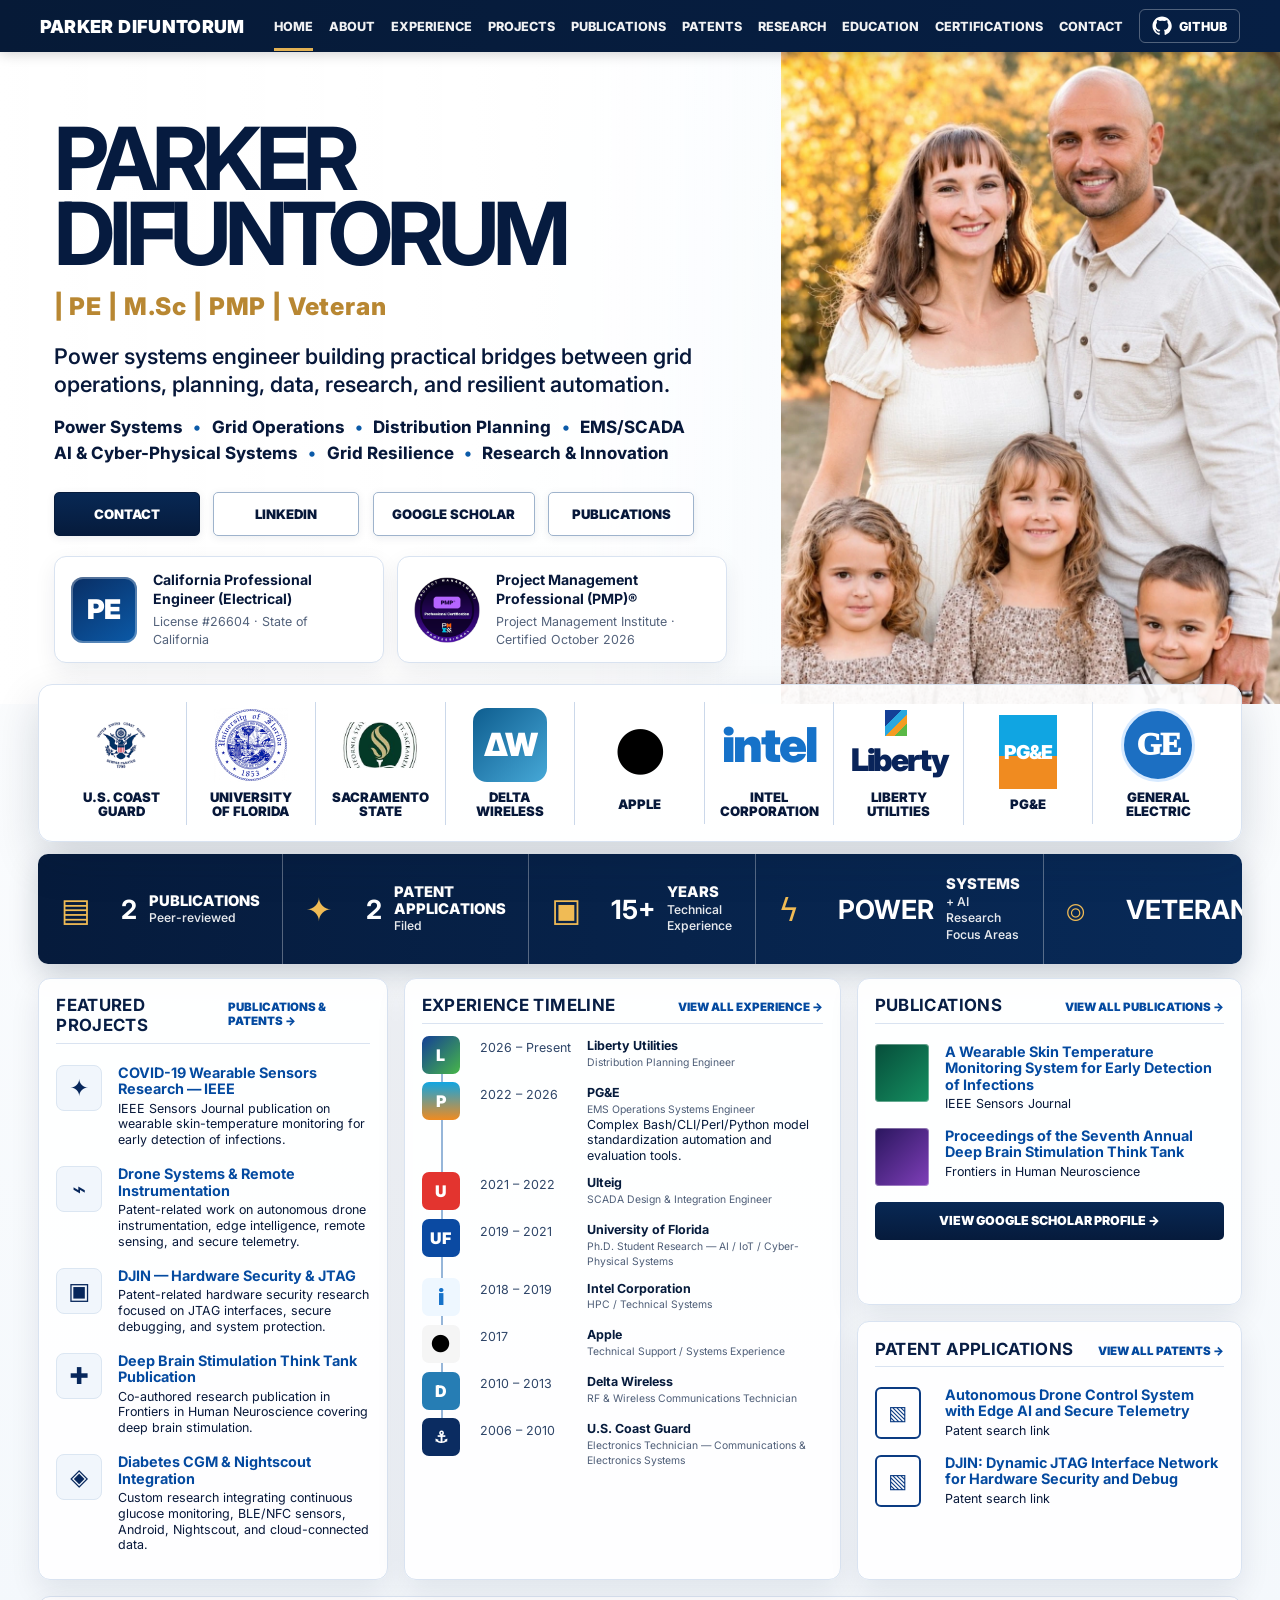
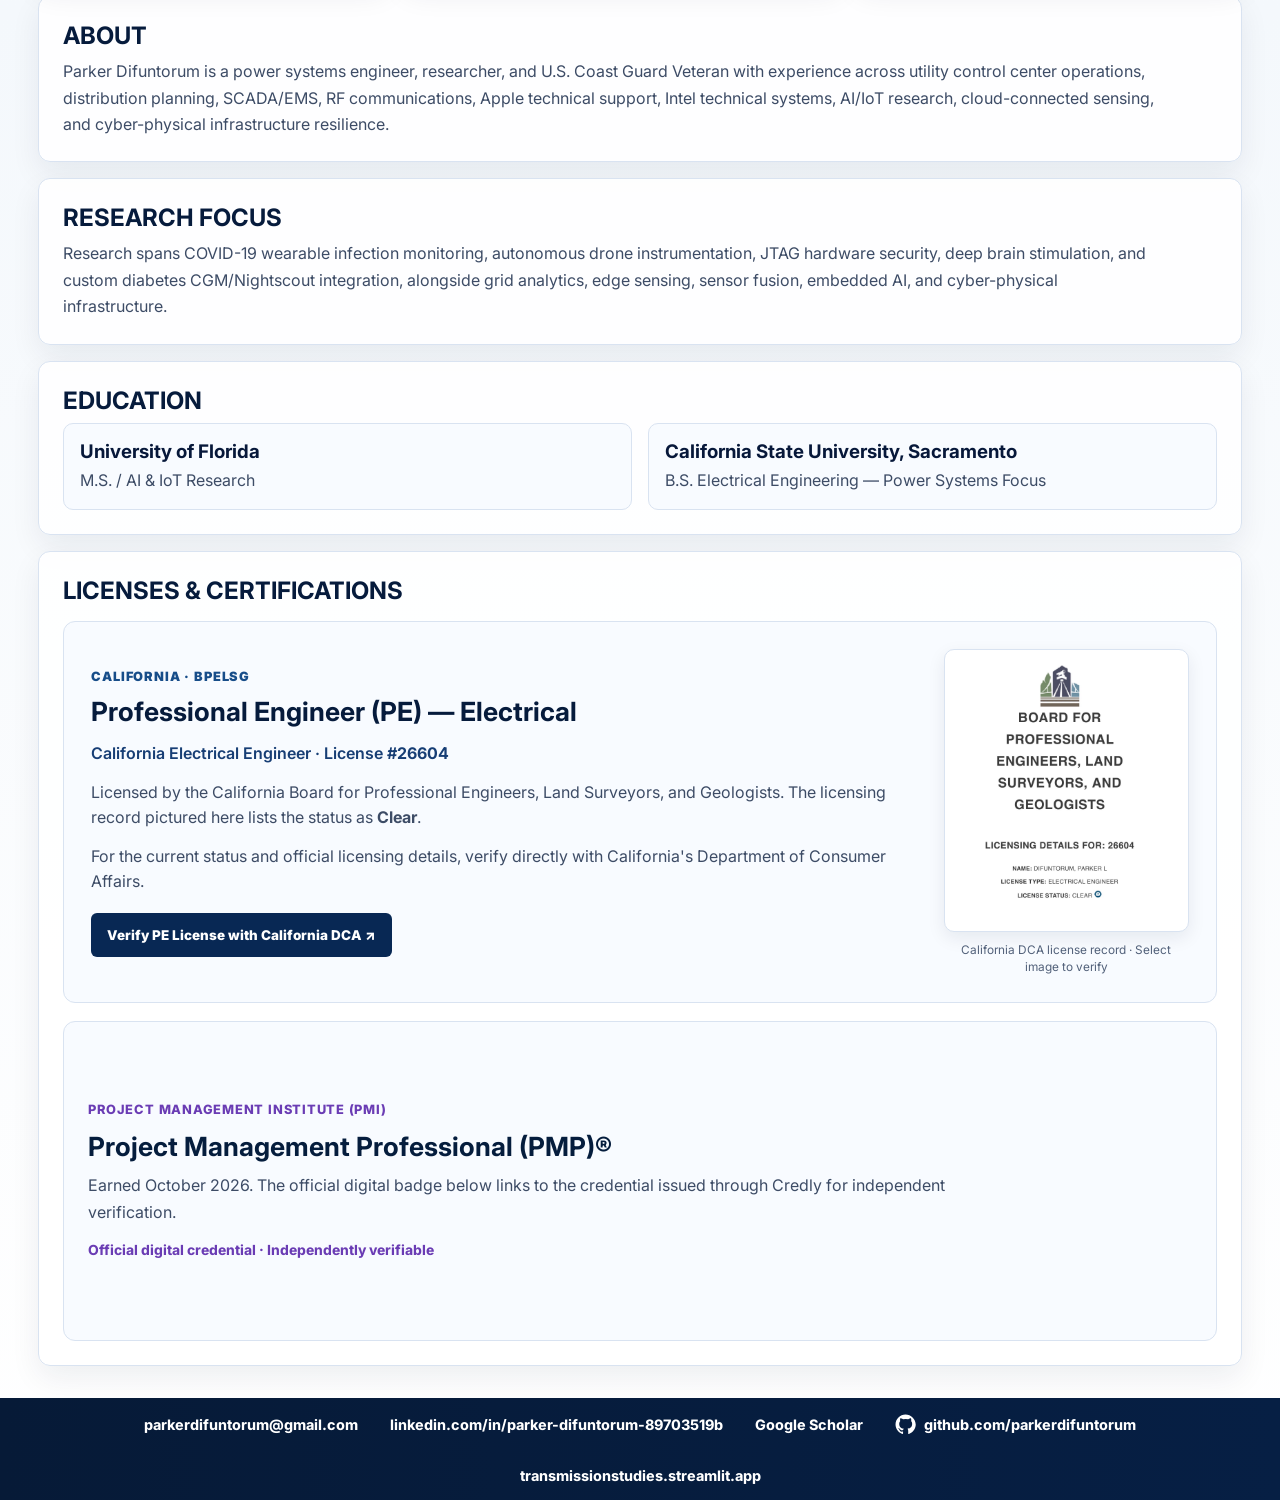
==== index.html @ 368fadaa "Highlight published research, drone and hardware security patents, and Nightscout integration" ====
<!doctype html>
<html lang="en">

<head>
    <meta charset="UTF-8" />
    <meta name="viewport" content="width=device-width, initial-scale=1.0" />

    <title>Parker Difuntorum | PE | PMP | M.Sc | Veteran</title>

    <meta
        name="description"
        content="Parker Difuntorum, California-licensed Professional Electrical Engineer (PE #26604), M.Sc, PMP, U.S. Coast Guard veteran, power systems engineer and researcher."
    />

    <link rel="canonical" href="https://www.parkerdifuntorum.com/" />

    <meta property="og:type" content="profile" />
    <meta property="og:title" content="Parker Difuntorum | PE | PMP | M.Sc | Veteran" />
    <meta
        property="og:description"
        content="California-licensed Professional Electrical Engineer (PE #26604), PMP, M.Sc, U.S. Coast Guard veteran, researcher and power systems engineer."
    />
    <meta property="og:url" content="https://www.parkerdifuntorum.com/" />
    <meta property="og:image" content="https://www.parkerdifuntorum.com/assets/profile-photo.webp?v=20261103" />
    <meta property="profile:first_name" content="Parker" />
    <meta property="profile:last_name" content="Difuntorum" />

    <meta name="twitter:card" content="summary_large_image" />
    <meta name="twitter:title" content="Parker Difuntorum | PE | M.Sc | PMP | Veteran" />
    <meta
        name="twitter:description"
        content="California-licensed Professional Electrical Engineer (PE #26604), M.Sc, PMP, U.S. Coast Guard veteran, researcher and power systems engineer."
    />
    <meta name="twitter:image" content="https://www.parkerdifuntorum.com/assets/profile-photo.webp?v=20261103" />

    <script type="application/ld+json">
{
    "@context": "https://schema.org",
    "@type": "ProfilePage",
    "@id": "https://www.parkerdifuntorum.com/#profile",
    "url": "https://www.parkerdifuntorum.com/",
    "dateModified": "2026-10-24",
    "mainEntity": {
        "@type": "Person",
        "@id": "https://www.parkerdifuntorum.com/#parker-difuntorum",
        "name": "Parker Difuntorum",
        "givenName": "Parker",
        "familyName": "Difuntorum",
        "url": "https://www.parkerdifuntorum.com/",
        "image": "https://www.parkerdifuntorum.com/assets/profile-photo.webp?v=20261103",
        "jobTitle": "Electrical Engineer",
        "description": "California-licensed Professional Electrical Engineer (License 26604), M.Sc, Project Management Professional (PMP), power systems engineer, researcher, and U.S. Coast Guard veteran.",
        "sameAs": [
            "https://github.com/parkerdifuntorum",
            "https://www.linkedin.com/in/parker-difuntorum-89703519b/",
            "https://scholar.google.com/citations?user=g2ff33cAAAAJ"
        ],
        "alumniOf": [
            {
                "@type": "CollegeOrUniversity",
                "name": "University of Florida",
                "url": "https://www.ufl.edu/"
            },
            {
                "@type": "CollegeOrUniversity",
                "name": "California State University, Sacramento",
                "alternateName": "Sacramento State",
                "url": "https://www.csus.edu/"
            }
        ],
        "hasCredential": [
            {
                "@type": "EducationalOccupationalCredential",
                "name": "California Professional Electrical Engineer (PE) License",
                "credentialCategory": "Professional license",
                "identifier": "26604",
                "url": "https://search.dca.ca.gov/details/7500/E/26604/d10532aa269d402753c9dfc24fb2877b",
                "recognizedBy": {
                    "@type": "GovernmentOrganization",
                    "name": "California Board for Professional Engineers, Land Surveyors, and Geologists",
                    "url": "https://www.bpelsg.ca.gov/"
                }
            },
            {
                "@type": "EducationalOccupationalCredential",
                "name": "Master of Science in Electrical Engineering",
                "credentialCategory": "Master's degree",
                "recognizedBy": {
                    "@type": "CollegeOrUniversity",
                    "name": "University of Florida",
                    "url": "https://www.ufl.edu/"
                }
            },
            {
                "@type": "EducationalOccupationalCredential",
                "name": "Bachelor of Science in Electrical Engineering",
                "credentialCategory": "Bachelor's degree",
                "recognizedBy": {
                    "@type": "CollegeOrUniversity",
                    "name": "California State University, Sacramento",
                    "url": "https://www.csus.edu/"
                }
            },
            {
                "@type": "EducationalOccupationalCredential",
                "name": "Project Management Professional (PMP)",
                "credentialCategory": "Professional certification",
                "recognizedBy": {
                    "@type": "Organization",
                    "name": "Project Management Institute",
                    "url": "https://www.pmi.org/"
                }
            }
        ],
        "knowsAbout": [
            "Electrical Engineering",
            "Power Systems",
            "Distribution Planning",
            "Energy Management Systems",
            "SCADA",
            "Grid Operations",
            "Artificial Intelligence",
            "Internet of Things",
            "Cyber-Physical Systems",
            "Grid Resilience"
        ]
    }
}
    </script>

    <link rel="preconnect" href="https://fonts.googleapis.com" />
    <link rel="preconnect" href="https://fonts.gstatic.com" crossorigin />

    <link
        href="https://fonts.googleapis.com/css2?family=Inter:wght@400;550;700;800;900&display=swap"
        rel="stylesheet"
    />

    <link rel="stylesheet" href="styles.css" />
</head>

<body>

<header class="topbar">
    <a class="brand" href="#home">PARKER DIFUNTORUM</a>

    <div class="topbar-right">
        <nav class="nav" aria-label="Main navigation">
            <a class="active" href="#home">Home</a>
            <a href="#about">About</a>
            <a href="#experience">Experience</a>
            <a href="#projects">Projects</a>
            <a href="#publications">Publications</a>
            <a href="#patents">Patents</a>
            <a href="#research">Research</a>
            <a href="#education">Education</a>
            <a href="#certifications">Certifications</a>
            <a href="#contact">Contact</a>
        </nav>

        <a
            class="github-link topbar-github"
            href="https://github.com/parkerdifuntorum"
            target="_blank"
            rel="noopener noreferrer"
            aria-label="Parker Difuntorum on GitHub"
        >
            <svg class="github-icon" viewBox="0 0 24 24" aria-hidden="true">
                <path d="M12 .7C5.7.7.6 5.8.6 12.1c0 5 3.3 9.2 7.8 10.7.6.1.8-.3.8-.6v-2.2c-3.2.7-3.9-1.4-3.9-1.4-.5-1.3-1.3-1.7-1.3-1.7-1-.7.1-.7.1-.7 1.2.1 1.8 1.2 1.8 1.2 1 1.8 2.7 1.3 3.4 1 .1-.8.4-1.3.8-1.6-2.6-.3-5.3-1.3-5.3-5.7 0-1.3.5-2.3 1.2-3.1-.1-.3-.5-1.5.1-3.1 0 0 1-.3 3.2 1.2a11 11 0 0 1 5.8 0C17.3 4.6 18.3 5 18.3 5c.6 1.6.2 2.8.1 3.1.8.8 1.2 1.8 1.2 3.1 0 4.4-2.7 5.4-5.3 5.7.4.4.8 1.1.8 2.1v3.2c0 .4.2.7.8.6 4.5-1.5 7.8-5.7 7.8-10.7C23.4 5.8 18.3.7 12 .7z"/>
            </svg>
            <span>GitHub</span>
        </a>
    </div>
</header>


<main id="home">

    <section class="hero" aria-labelledby="hero-title">

        <div class="hero-left">
            <h1 id="hero-title">
                <span class="hero-name">Parker Difuntorum</span>
                <span class="hero-credential-line">| PE | M.Sc | PMP | Veteran</span>
            </h1>

            <p class="tagline">
                Power systems engineer building practical bridges between grid operations,
                planning, data, research, and resilient automation.
            </p>

            <p class="focus-line">
                Power Systems
                <b>•</b>
                Grid Operations
                <b>•</b>
                Distribution Planning
                <b>•</b>
                EMS/SCADA
                <br />
                AI &amp; Cyber-Physical Systems
                <b>•</b>
                Grid Resilience
                <b>•</b>
                Research &amp; Innovation
            </p>

            <div class="hero-actions">

                <a class="btn btn-primary" href="#contact">
                    Contact
                </a>

                <a
                    class="btn"
                    href="https://www.linkedin.com/in/parker-difuntorum-89703519b/"
                    target="_blank"
                    rel="noopener noreferrer"
                >
                    LinkedIn
                </a>

                <a
                    class="btn"
                    href="https://scholar.google.com/citations?user=g2ff33cAAAAJ"
                    target="_blank"
                    rel="noopener noreferrer"
                >
                    Google Scholar
                </a>

                <a class="btn" href="#publications">
                    Publications
                </a>

            </div>
        

            <div class="credential-hero-links" aria-label="Licenses and certifications">

                <!-- California Electrical PE License -->
                <a
                    class="pe-hero-link"
                    href="#certifications"
                    aria-label="View California Professional Electrical Engineer license details"
                >
                    <span class="pe-hero-mark" aria-hidden="true">PE</span>
                    <span class="pmp-hero-copy">
                        <strong>California Professional Engineer (Electrical)</strong>
                        <small>License #26604 · State of California</small>
                    </span>
                </a>

            <!-- PMP Certification -->
            <a
                class="pmp-hero-link"
                href="#certifications"
                aria-label="View PMP professional certification"
            >
                <img
                    class="pmp-hero-image"
                    src="[data-uri]"
                    alt="Project Management Professional PMP badge issued by PMI"
                    width="80"
                    height="80"
                    loading="lazy"
                />
                <span class="pmp-hero-copy">
                    <strong>Project Management Professional (PMP)®</strong>
                    <small>Project Management Institute · Certified October 2026</small>
                </span>
            </a>

            </div>

        </div>


        <div class="hero-right" aria-label="Family photograph">
            <picture class="profile-photo">
                <img
                    src="assets/profile-photo.webp?v=20261103"
                    alt="Parker Difuntorum with his family outdoors"
                    width="1164"
                    height="1351"
                    fetchpriority="high"
                    loading="eager"
                    decoding="async"
                />
            </picture>
        </div>

    </section>


    <section class="emblem-strip" aria-label="Organizations and education">

        <div class="emblem-card">
            <img src="assets/uscg-emblem.png" alt="United States Coast Guard emblem" />
            <span>U.S. Coast Guard</span>
        </div>

        <div class="emblem-card">
            <img src="assets/uf-emblem.png" alt="University of Florida emblem" />
            <span>University of Florida</span>
        </div>

        <div class="emblem-card">
            <img
                src="assets/sac-state-emblem.png"
                alt="California State University, Sacramento emblem"
            />
            <span>Sacramento State</span>
        </div>

        <div class="emblem-card wordmark delta">
            <div class="brand-mark">ΔW</div>
            <span>Delta Wireless</span>
        </div>

        <div class="emblem-card wordmark apple">
            <div class="brand-mark">●</div>
            <span>Apple</span>
        </div>

        <div class="emblem-card wordmark intel">
            <div class="brand-mark">intel</div>
            <span>Intel Corporation</span>
        </div>

        <div class="emblem-card wordmark liberty">
            <div class="brand-mark"><i></i>Liberty</div>
            <span>Liberty Utilities</span>
        </div>

        <div class="emblem-card wordmark pge">
            <div class="brand-mark">PG&amp;E</div>
            <span>PG&amp;E</span>
        </div>

        <div class="emblem-card wordmark ge">
            <div class="brand-mark">GE</div>
            <span>General Electric</span>
        </div>

    </section>


    <section class="metrics" aria-label="Career highlights">

        <div class="metric">
            <div class="metric-icon">▤</div>
            <strong>2</strong>
            <span>
                Publications
                <br />
                <small>Peer-reviewed</small>
            </span>
        </div>

        <div class="metric">
            <div class="metric-icon">✦</div>
            <strong>2</strong>
            <span>
                Patent Applications
                <br />
                <small>Filed</small>
            </span>
        </div>

        <div class="metric">
            <div class="metric-icon">▣</div>
            <strong>15+</strong>
            <span>
                Years
                <br />
                <small>Technical Experience</small>
            </span>
        </div>

        <div class="metric">
            <div class="metric-icon">ϟ</div>
            <strong>Power</strong>
            <span>
                Systems
                <br />
                <small>+ AI Research Focus Areas</small>
            </span>
        </div>

        <div class="metric">
            <div class="metric-icon">⌾</div>
            <strong>Veteran</strong>
            <span>
                U.S. Coast Guard
                <br />
                <small>Semper Paratus</small>
            </span>
        </div>

    </section>


    <section class="dashboard">

        <div class="panel" id="projects">
            <div class="panel-header">
                <h2>Featured Projects</h2>
                <a href="#publications">Publications &amp; Patents →</a>
            </div>

            <div class="project-item">
                <div class="mini-icon" aria-hidden="true">✦</div>
                <div>
                    <h3>
                        <a href="https://ieeexplore.ieee.org/document/9171264" target="_blank" rel="noopener noreferrer">
                            COVID-19 Wearable Sensors Research — IEEE
                        </a>
                    </h3>
                    <p>IEEE Sensors Journal publication on wearable skin-temperature monitoring for early detection of infections.</p>
                </div>
            </div>

            <div class="project-item">
                <div class="mini-icon" aria-hidden="true">⌁</div>
                <div>
                    <h3>
                        <a href="https://patents.google.com/?q=(Autonomous+Drone+Control+System+Edge+AI+Secure+Telemetry)&amp;inventor=Parker+Difuntorum" target="_blank" rel="noopener noreferrer">
                            Drone Systems &amp; Remote Instrumentation
                        </a>
                    </h3>
                    <p>Patent-related work on autonomous drone instrumentation, edge intelligence, remote sensing, and secure telemetry.</p>
                </div>
            </div>

            <div class="project-item">
                <div class="mini-icon" aria-hidden="true">▣</div>
                <div>
                    <h3>
                        <a href="https://patents.google.com/?q=(DJIN+Dynamic+JTAG+Interface+Network)&amp;inventor=Parker+Difuntorum" target="_blank" rel="noopener noreferrer">
                            DJIN — Hardware Security &amp; JTAG
                        </a>
                    </h3>
                    <p>Patent-related hardware security research focused on JTAG interfaces, secure debugging, and system protection.</p>
                </div>
            </div>

            <div class="project-item">
                <div class="mini-icon" aria-hidden="true">✚</div>
                <div>
                    <h3>
                        <a href="https://www.frontiersin.org/articles/10.3389/fnhum.2020.00054/full" target="_blank" rel="noopener noreferrer">
                            Deep Brain Stimulation Think Tank Publication
                        </a>
                    </h3>
                    <p>Co-authored research publication in Frontiers in Human Neuroscience covering deep brain stimulation.</p>
                </div>
            </div>

            <div class="project-item">
                <div class="mini-icon" aria-hidden="true">◈</div>
                <div>
                    <h3>
                        <a href="https://github.com/parkerdifuntorum/cgm-remote-monitor" target="_blank" rel="noopener noreferrer">
                            Diabetes CGM &amp; Nightscout Integration
                        </a>
                    </h3>
                    <p>Custom research integrating continuous glucose monitoring, BLE/NFC sensors, Android, Nightscout, and cloud-connected data.</p>
                </div>
            </div>

        </div>


        <div class="panel" id="experience">

            <div class="panel-header">
                <h2>Experience Timeline</h2>
                <a href="#experience">View all experience →</a>
            </div>

            <div class="timeline">

                <div class="timeline-row">
                    <div class="mini-logo liberty">L</div>
                    <time>2026 – Present</time>
                    <p>
                        <strong>Liberty Utilities</strong>
                        <br />
                        <small>Distribution Planning Engineer</small>
                    </p>
                </div>

                <div class="timeline-row">
                    <div class="mini-logo pge">P</div>
                    <time>2022 – 2026</time>
                    <p>
                        <strong>PG&amp;E</strong>
                        <br />
                        <small>EMS Operations Systems Engineer</small>
                        <br />
                        Complex Bash/CLI/Perl/Python model standardization automation and evaluation tools.
                    </p>
                </div>

                <div class="timeline-row">
                    <div class="mini-logo ulteig">U</div>
                    <time>2021 – 2022</time>
                    <p>
                        <strong>Ulteig</strong>
                        <br />
                        <small>SCADA Design &amp; Integration Engineer</small>
                    </p>
                </div>

                <div class="timeline-row">
                    <div class="mini-logo uf">UF</div>
                    <time>2019 – 2021</time>
                    <p>
                        <strong>University of Florida</strong>
                        <br />
                        <small>
                            Ph.D. Student Research — AI / IoT / Cyber-Physical Systems
                        </small>
                    </p>
                </div>

                <div class="timeline-row">
                    <div class="mini-logo intel">i</div>
                    <time>2018 – 2019</time>
                    <p>
                        <strong>Intel Corporation</strong>
                        <br />
                        <small>HPC / Technical Systems</small>
                    </p>
                </div>

                <div class="timeline-row">
                    <div class="mini-logo apple">●</div>
                    <time>2017</time>
                    <p>
                        <strong>Apple</strong>
                        <br />
                        <small>Technical Support / Systems Experience</small>
                    </p>
                </div>

                <div class="timeline-row">
                    <div class="mini-logo delta">D</div>
                    <time>2010 – 2013</time>
                    <p>
                        <strong>Delta Wireless</strong>
                        <br />
                        <small>RF &amp; Wireless Communications Technician</small>
                    </p>
                </div>

                <div class="timeline-row">
                    <div class="mini-logo uscg">⚓</div>
                    <time>2006 – 2010</time>
                    <p>
                        <strong>U.S. Coast Guard</strong>
                        <br />
                        <small>
                            Electronics Technician — Communications &amp; Electronics Systems
                        </small>
                    </p>
                </div>

            </div>

        </div>


        <div class="side-stack">

            <div class="panel compact" id="publications">

                <div class="panel-header">
                    <h2>Publications</h2>
                    <a
                        href="https://scholar.google.com/citations?user=g2ff33cAAAAJ"
                        target="_blank"
                        rel="noopener noreferrer"
                    >
                        View all publications →
                    </a>
                </div>

                <div class="publication">
                    <div class="pub-cover green"></div>
                    <div>
                        <h3>
                            <a
                                href="https://ieeexplore.ieee.org/document/9171264"
                                target="_blank"
                                rel="noopener noreferrer"
                            >
                                A Wearable Skin Temperature Monitoring System for Early Detection of Infections
                            </a>
                        </h3>
                        <p>IEEE Sensors Journal</p>
                    </div>
                </div>

                <div class="publication">
                    <div class="pub-cover purple"></div>
                    <div>
                        <h3>
                            <a
                                href="https://www.frontiersin.org/articles/10.3389/fnhum.2020.00054/full"
                                target="_blank"
                                rel="noopener noreferrer"
                            >
                                Proceedings of the Seventh Annual Deep Brain Stimulation Think Tank
                            </a>
                        </h3>
                        <p>Frontiers in Human Neuroscience</p>
                    </div>
                </div>

                <a
                    class="wide-btn"
                    href="https://scholar.google.com/citations?user=g2ff33cAAAAJ"
                    target="_blank"
                    rel="noopener noreferrer"
                >
                    View Google Scholar Profile →
                </a>

            </div>


            <div class="panel compact" id="patents">

                <div class="panel-header">
                    <h2>Patent Applications</h2>
                    <a
                        href="https://patents.google.com/?inventor=Parker+Difuntorum"
                        target="_blank"
                        rel="noopener noreferrer"
                    >
                        View all patents →
                    </a>
                </div>

                <div class="patent">
                    <div class="doc-icon">▧</div>
                    <div>
                        <h3>
                            <a
                                href="https://patents.google.com/?q=(Autonomous+Drone+Control+System+Edge+AI+Secure+Telemetry)&inventor=Parker+Difuntorum"
                                target="_blank"
                                rel="noopener noreferrer"
                            >
                                Autonomous Drone Control System with Edge AI and Secure Telemetry
                            </a>
                        </h3>
                        <p>Patent search link</p>
                    </div>
                </div>

                <div class="patent">
                    <div class="doc-icon">▧</div>
                    <div>
                        <h3>
                            <a
                                href="https://patents.google.com/?q=(DJIN+Dynamic+JTAG+Interface+Network)&inventor=Parker+Difuntorum"
                                target="_blank"
                                rel="noopener noreferrer"
                            >
                                DJIN: Dynamic JTAG Interface Network for Hardware Security and Debug
                            </a>
                        </h3>
                        <p>Patent search link</p>
                    </div>
                </div>

            </div>

        </div>

    </section>


    <section class="content-section" id="about">
        <h2>About</h2>
        <p>
            Parker Difuntorum is a power systems engineer, researcher, and
            U.S. Coast Guard Veteran with experience across utility control
            center operations, distribution planning, SCADA/EMS, RF
            communications, Apple technical support, Intel technical systems,
            AI/IoT research, cloud-connected sensing, and cyber-physical
            infrastructure resilience.
        </p>
    </section>


    <section class="content-section" id="research">
        <h2>Research Focus</h2>
        <p>
            Research spans COVID-19 wearable infection monitoring,
            autonomous drone instrumentation, JTAG hardware security,
            deep brain stimulation, and custom diabetes CGM/Nightscout
            integration, alongside grid analytics, edge sensing, sensor
            fusion, embedded AI, and cyber-physical infrastructure.
        </p>
    </section>


    <section class="content-section" id="education">
        <h2>Education</h2>

        <div class="education-grid">

            <div>
                <h3>University of Florida</h3>
                <p>M.S. / AI &amp; IoT Research</p>
            </div>

            <div>
                <h3>California State University, Sacramento</h3>
                <p>B.S. Electrical Engineering — Power Systems Focus</p>
            </div>

        </div>
    </section>

<!-- Professional Licenses and Certifications -->
<section class="content-section professional-credentials" id="certifications" aria-labelledby="credentials-heading">
    <h2 id="credentials-heading">Licenses &amp; Certifications</h2>

    <article class="pe-license-grid" aria-labelledby="pe-license-heading">
        <div class="pe-license-details">
            <p class="pe-issuer">California · BPELSG</p>
            <h3 id="pe-license-heading">Professional Engineer (PE) — Electrical</h3>
            <p class="pe-license-number">California Electrical Engineer · License <strong>#26604</strong></p>
            <p>
                Licensed by the California Board for Professional Engineers,
                Land Surveyors, and Geologists. The licensing record pictured
                here lists the status as <strong>Clear</strong>.
            </p>
            <p>
                For the current status and official licensing details,
                verify directly with California's Department of Consumer Affairs.
            </p>
            <a
                class="pe-verify-link"
                href="https://search.dca.ca.gov/details/7500/E/26604/d10532aa269d402753c9dfc24fb2877b"
                target="_blank"
                rel="noopener noreferrer"
            >Verify PE License with California DCA &#8599;</a>
        </div>
        <figure class="pe-license-figure">
            <a
                class="pe-license-image-link"
                href="https://search.dca.ca.gov/details/7500/E/26604/d10532aa269d402753c9dfc24fb2877b"
                target="_blank"
                rel="noopener noreferrer"
                aria-label="Open the official California DCA PE license record"
            >
                <img
                    src="[data-uri]"
                    alt="California DCA licensing record: Parker L. Difuntorum, Electrical Engineer number 26604, license status Clear."
                    width="1288"
                    height="1512"
                    loading="lazy"
                    decoding="async"
                />
            </a>
            <figcaption>California DCA license record · Select image to verify</figcaption>
        </figure>
    </article>

    <article class="pmp-credential-layout" aria-labelledby="pmp-heading">
        <div class="pmp-credential-description">
            <p class="pmp-issuer">Project Management Institute (PMI)</p>
            <h3 id="pmp-heading">Project Management Professional (PMP)®</h3>
            <p>Earned October 2026. The official digital badge below links to the credential issued through Credly for independent verification.</p>
            <p class="pmp-verification-note">Official digital credential · Independently verifiable</p>
        </div>
        <div class="pmp-credly-widget" aria-label="Credly verified PMP certification">
            <div data-iframe-width="150" data-iframe-height="270" data-share-badge-id="07aee5e6-f1cd-40ab-878a-296c16da9363" data-share-badge-host="https://www.credly.com"></div>
        </div>
    </article>
</section>
<script type="text/javascript" async src="https://cdn.credly.com/assets/utilities/embed.js"></script>

</main>


<footer class="footer" id="contact">

    <a href="mailto:parkerdifuntorum@gmail.com">
        parkerdifuntorum@gmail.com
    </a>

    <a
        href="https://www.linkedin.com/in/parker-difuntorum-89703519b/"
        target="_blank"
        rel="noopener noreferrer"
    >
        linkedin.com/in/parker-difuntorum-89703519b
    </a>

    <a
        href="https://scholar.google.com/citations?user=g2ff33cAAAAJ"
        target="_blank"
        rel="noopener noreferrer"
    >
        Google Scholar
    </a>

    <a
        class="github-link footer-github"
        href="https://github.com/parkerdifuntorum"
        target="_blank"
        rel="noopener noreferrer"
        aria-label="Parker Difuntorum on GitHub"
    >
        <svg class="github-icon" viewBox="0 0 24 24" aria-hidden="true">
            <path d="M12 .7C5.7.7.6 5.8.6 12.1c0 5 3.3 9.2 7.8 10.7.6.1.8-.3.8-.6v-2.2c-3.2.7-3.9-1.4-3.9-1.4-.5-1.3-1.3-1.7-1.3-1.7-1-.7.1-.7.1-.7 1.2.1 1.8 1.2 1.8 1.2 1 1.8 2.7 1.3 3.4 1 .1-.8.4-1.3.8-1.6-2.6-.3-5.3-1.3-5.3-5.7 0-1.3.5-2.3 1.2-3.1-.1-.3-.5-1.5.1-3.1 0 0 1-.3 3.2 1.2a11 11 0 0 1 5.8 0C17.3 4.6 18.3 5 18.3 5c.6 1.6.2 2.8.1 3.1.8.8 1.2 1.8 1.2 3.1 0 4.4-2.7 5.4-5.3 5.7.4.4.8 1.1.8 2.1v3.2c0 .4.2.7.8.6 4.5-1.5 7.8-5.7 7.8-10.7C23.4 5.8 18.3.7 12 .7z"/>
        </svg>
        <span>github.com/parkerdifuntorum</span>
    </a>

    <a
        href="https://transmissionstudies.streamlit.app"
        target="_blank"
        rel="noopener noreferrer"
    >
        transmissionstudies.streamlit.app
    </a>

</footer>


<script src="script.js"></script>

</body>
</html>
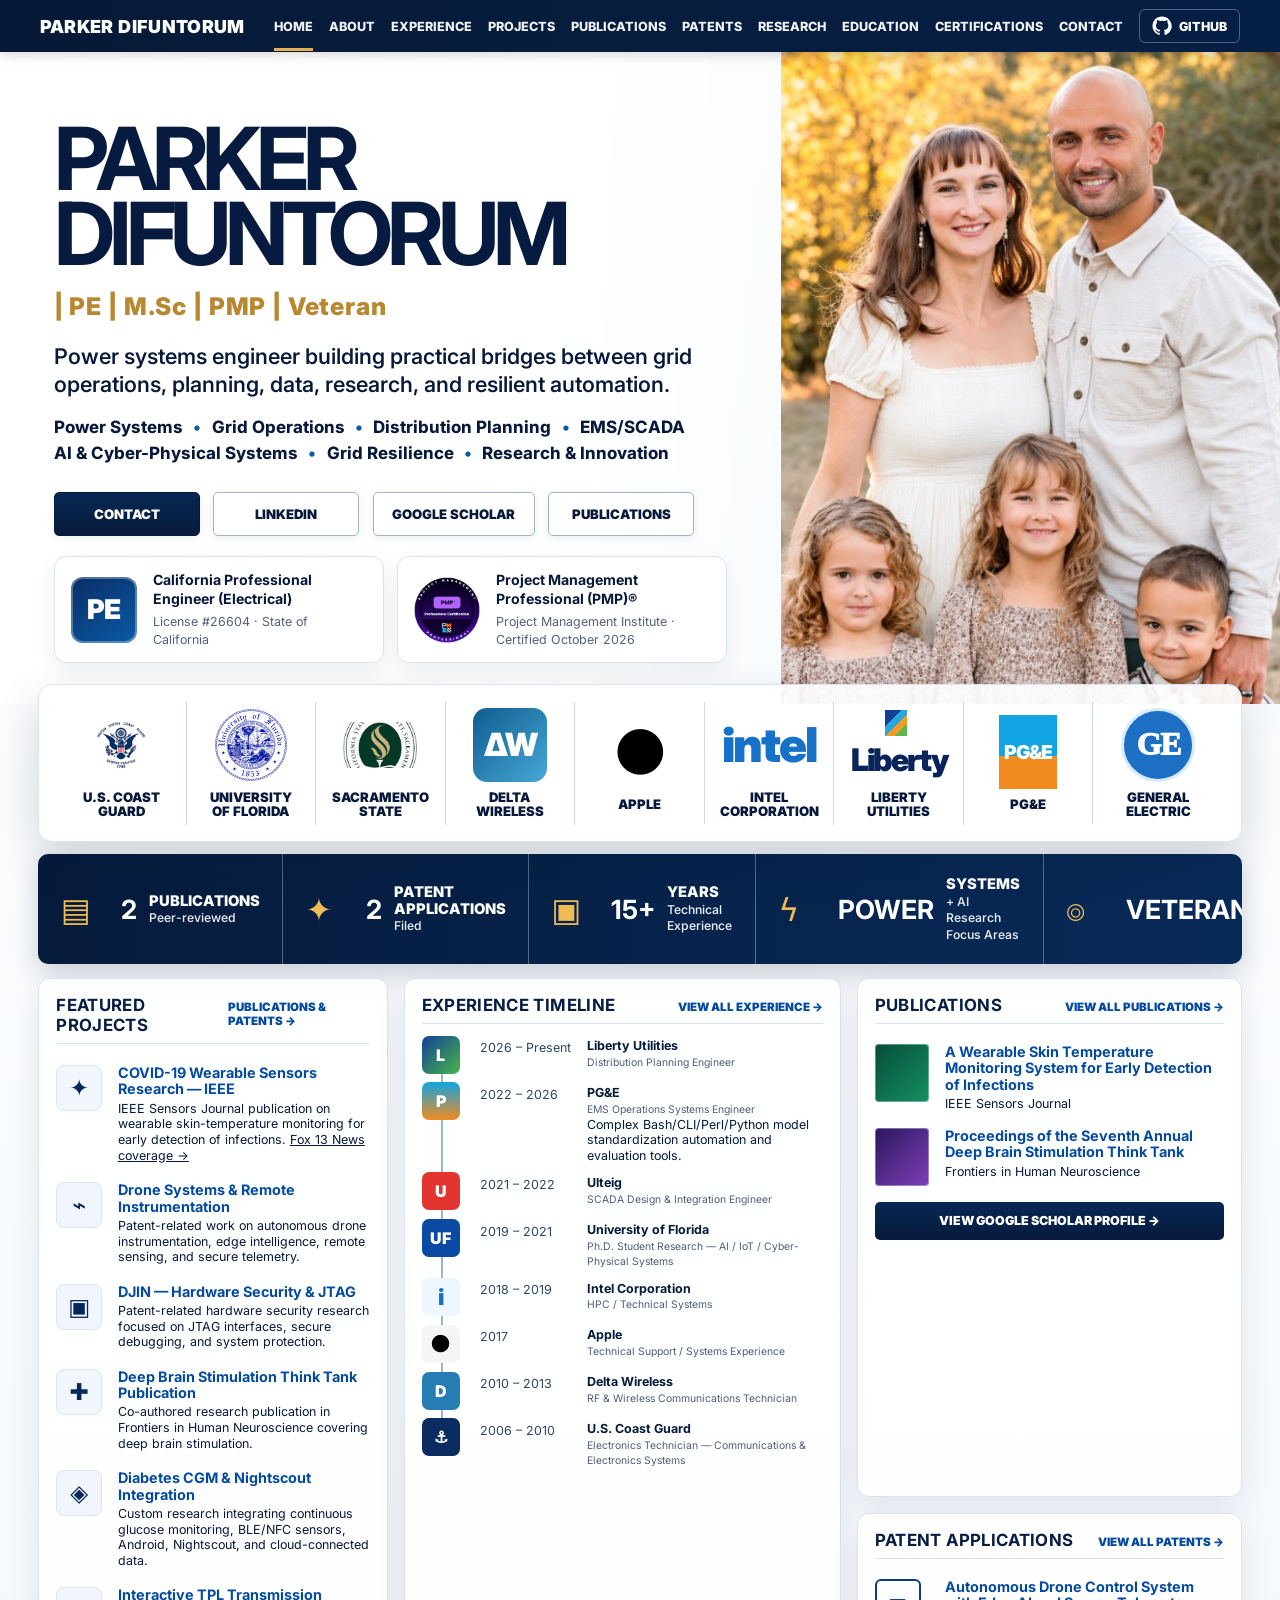
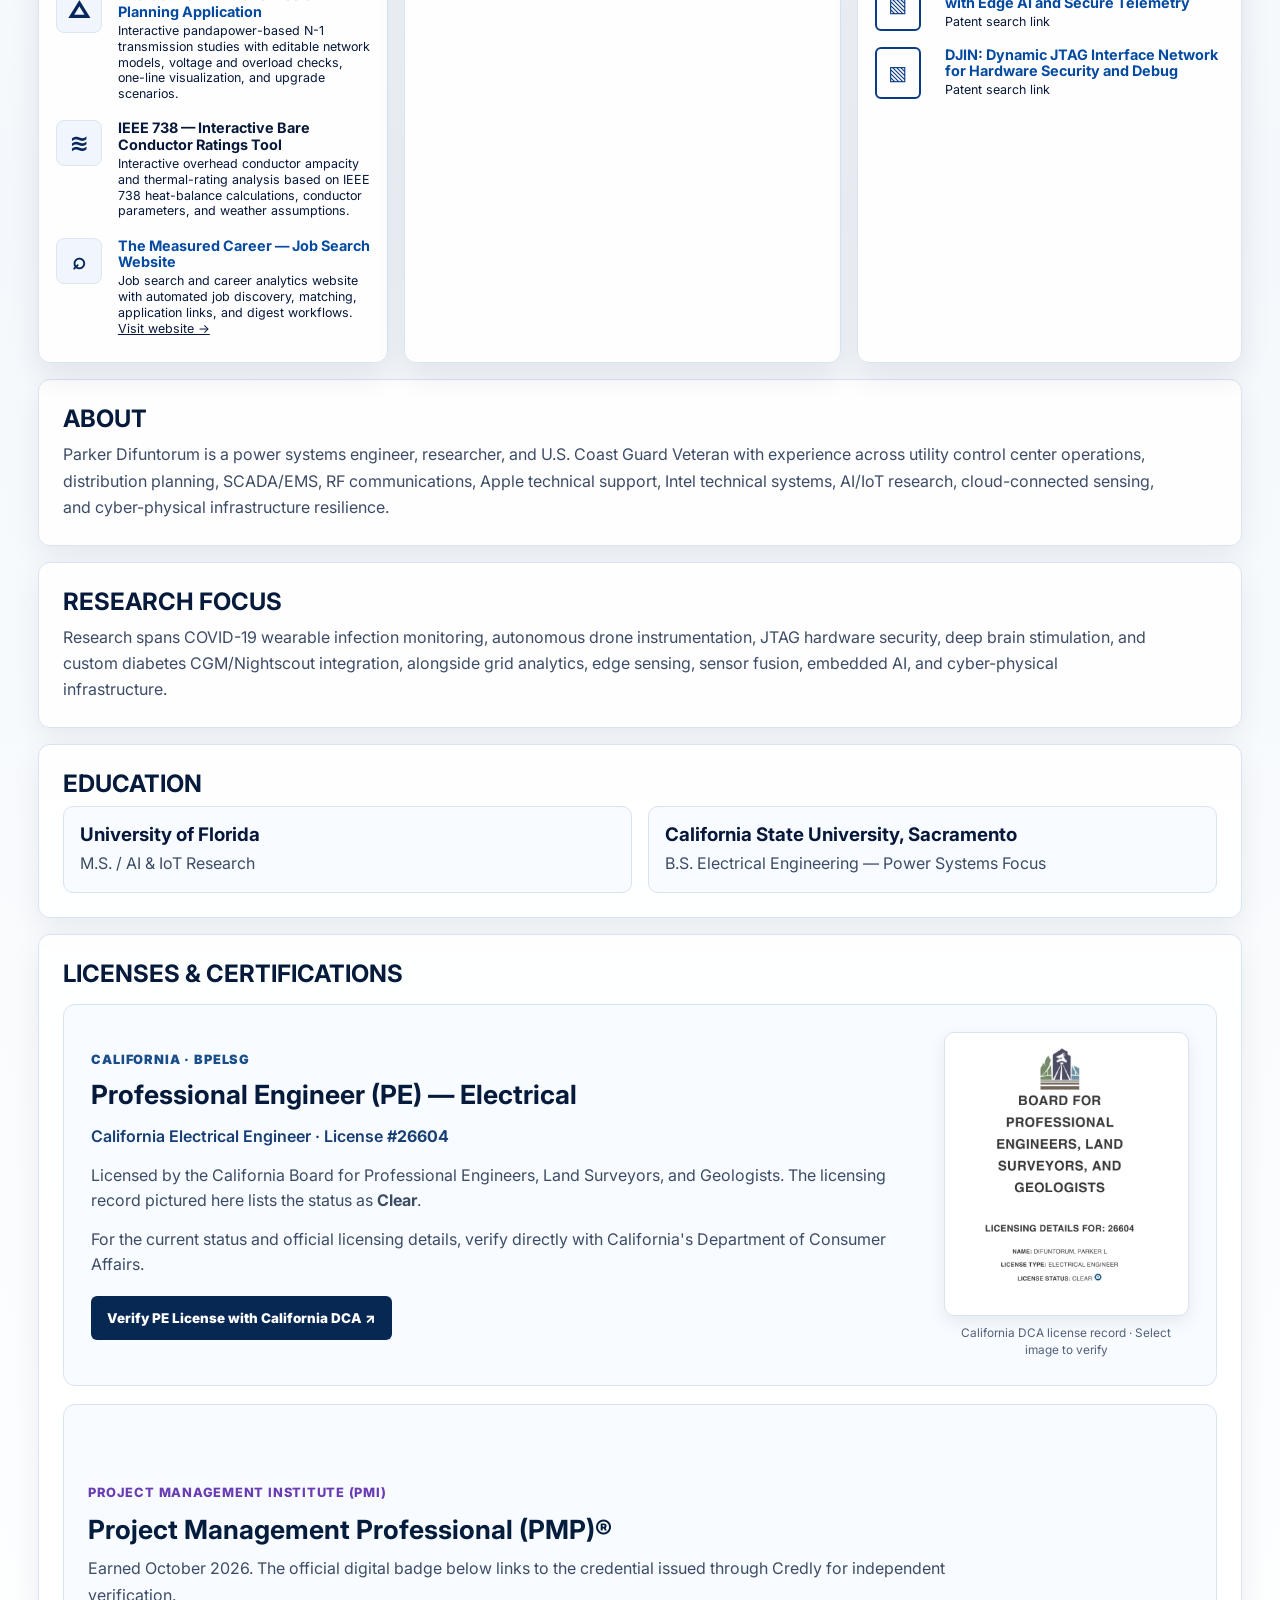
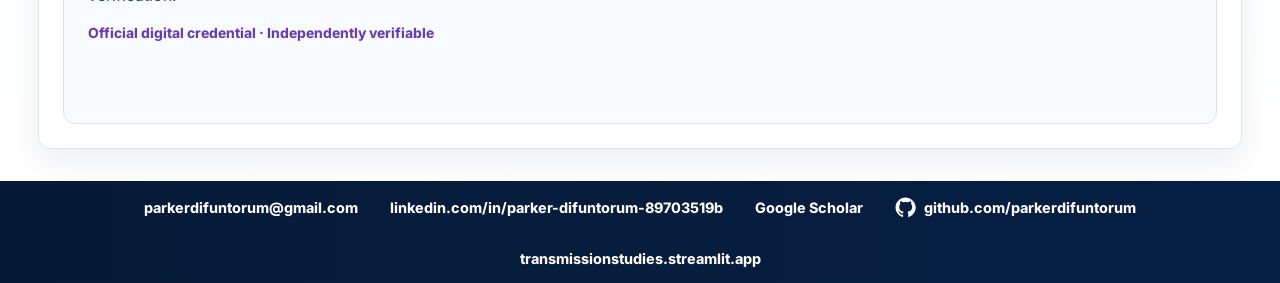
==== commit 8af0c220: "Add Fox 13 wearable coverage and feature TPL, IEEE 738, and The Measured Career projects" ====
--- a/index.html
+++ b/index.html
@@ -417,7 +417,12 @@
                             COVID-19 Wearable Sensors Research — IEEE
                         </a>
                     </h3>
-                    <p>IEEE Sensors Journal publication on wearable skin-temperature monitoring for early detection of infections.</p>
+                    <p>
+                        IEEE Sensors Journal publication on wearable skin-temperature monitoring
+                        for early detection of infections.
+                        <a href="https://www.fox13news.com/news/university-of-florida-tackles-covid-19-with-high-tech-devices"
+                           target="_blank" rel="noopener noreferrer">Fox 13 News coverage →</a>
+                    </p>
                 </div>
             </div>
 
@@ -466,6 +471,43 @@
                         </a>
                     </h3>
                     <p>Custom research integrating continuous glucose monitoring, BLE/NFC sensors, Android, Nightscout, and cloud-connected data.</p>
+                </div>
+            </div>
+
+            <div class="project-item">
+                <div class="mini-icon" aria-hidden="true">△</div>
+                <div>
+                    <h3>
+                        <a href="https://transmissionstudies.streamlit.app/" target="_blank" rel="noopener noreferrer">
+                            Interactive TPL Transmission Planning Application
+                        </a>
+                    </h3>
+                    <p>Interactive pandapower-based N-1 transmission studies with editable network models,
+                        voltage and overload checks, one-line visualization, and upgrade scenarios.</p>
+                </div>
+            </div>
+
+            <div class="project-item">
+                <div class="mini-icon" aria-hidden="true">≋</div>
+                <div>
+                    <h3>IEEE 738 — Interactive Bare Conductor Ratings Tool</h3>
+                    <p>Interactive overhead conductor ampacity and thermal-rating analysis based on
+                        IEEE 738 heat-balance calculations, conductor parameters, and weather assumptions.</p>
+                </div>
+            </div>
+
+            <div class="project-item">
+                <div class="mini-icon" aria-hidden="true">⌕</div>
+                <div>
+                    <h3>
+                        <a href="https://github.com/parkerdifuntorum/themeasuredcareer" target="_blank" rel="noopener noreferrer">
+                            The Measured Career — Job Search Website
+                        </a>
+                    </h3>
+                    <p>Job search and career analytics website with automated job discovery,
+                        matching, application links, and digest workflows.
+                        <a href="https://themeasuredcareer.com/" target="_blank" rel="noopener noreferrer">Visit website →</a>
+                    </p>
                 </div>
             </div>
 
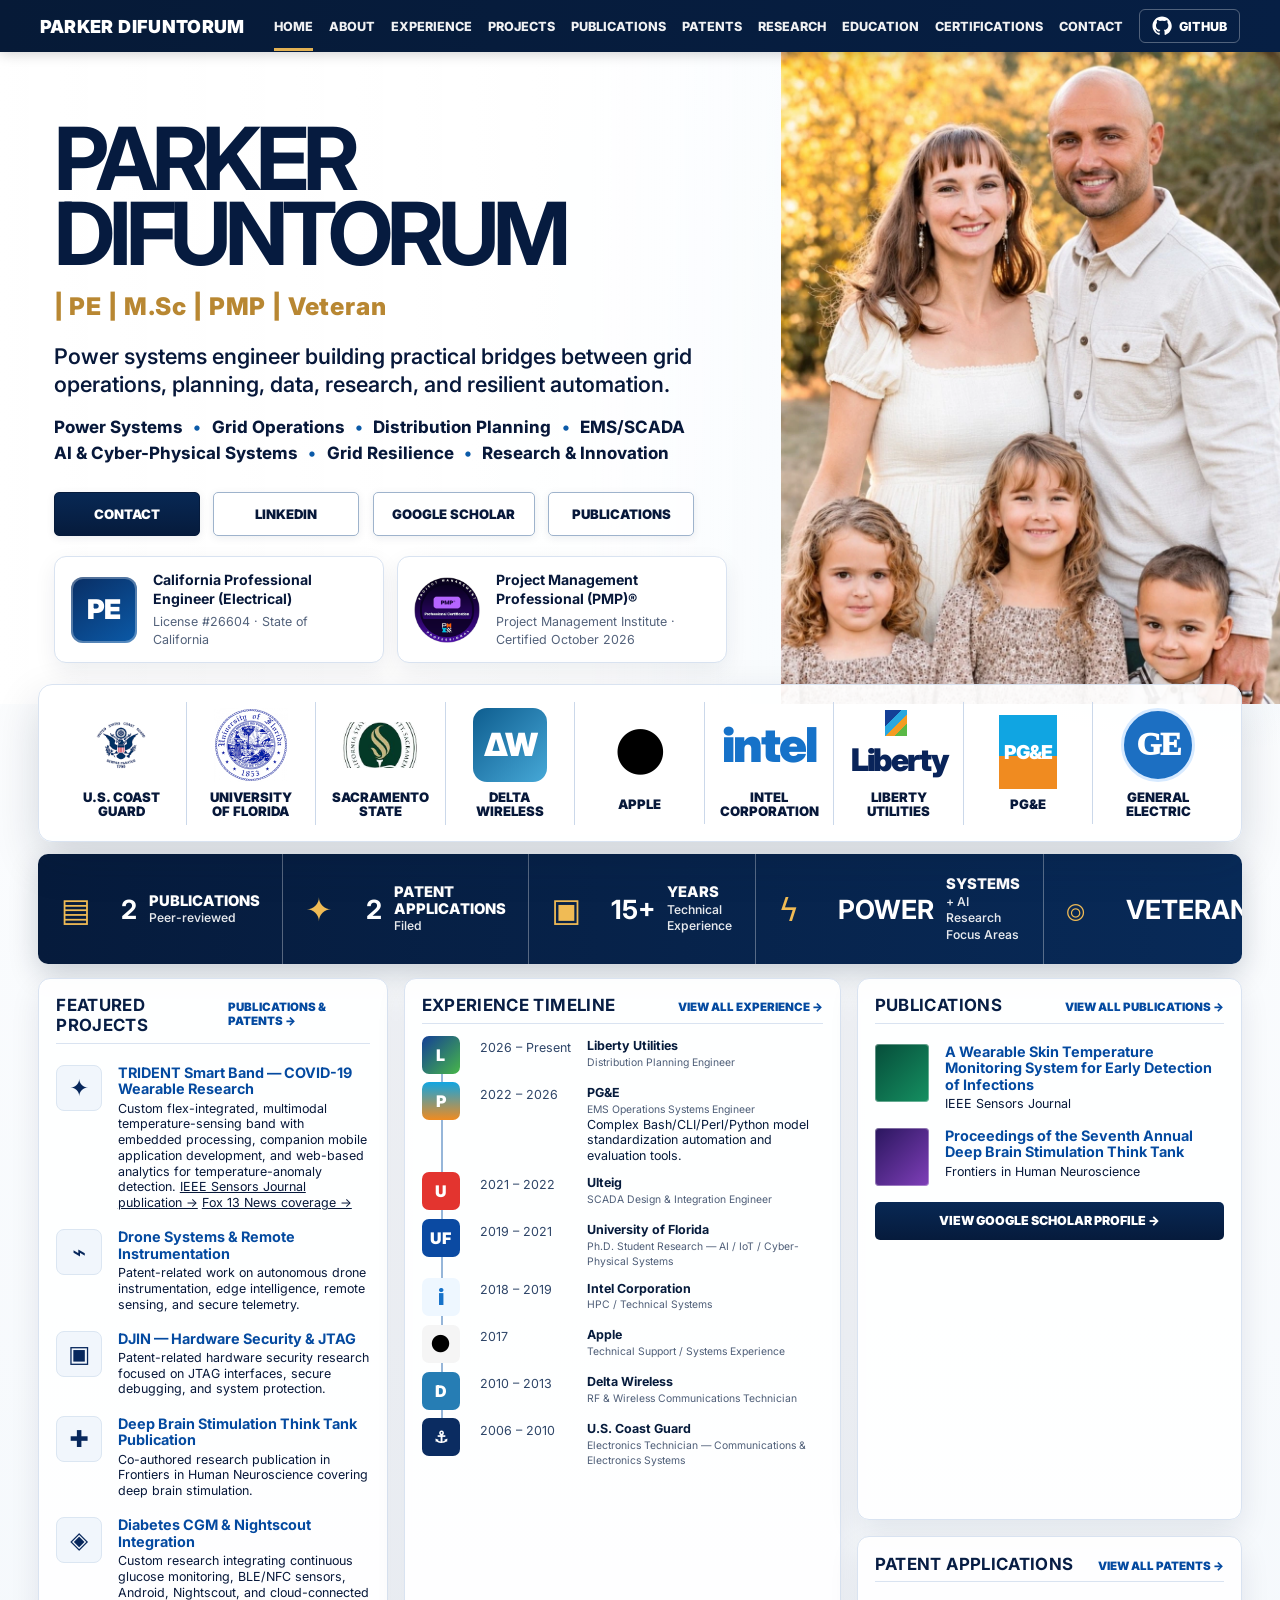
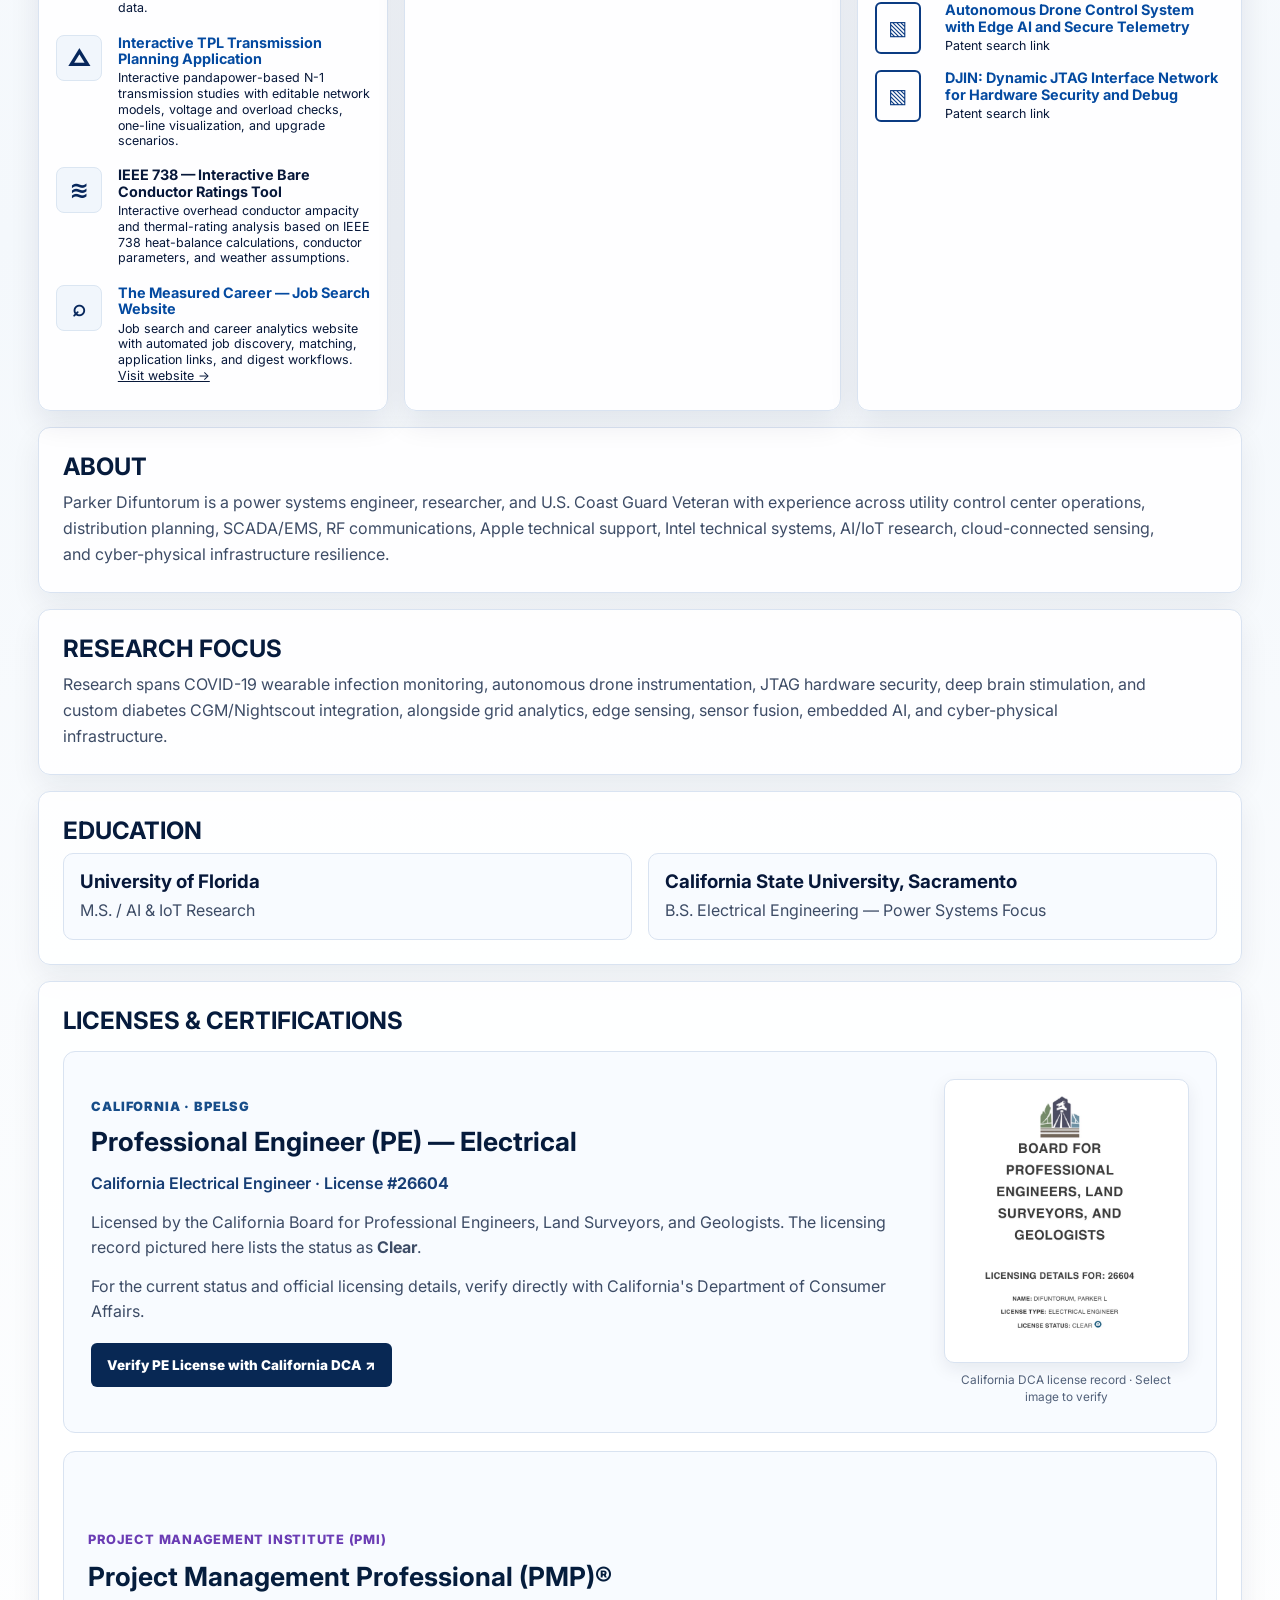
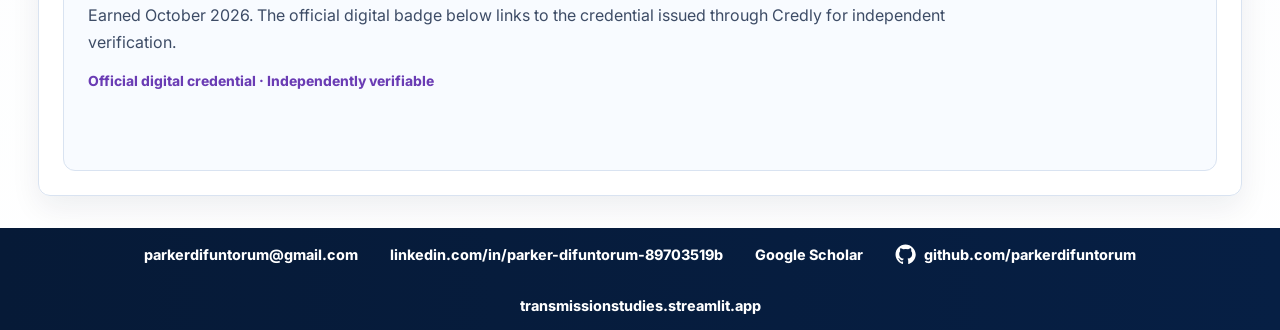
==== commit 3a1cf3c2: "Emphasize TRIDENT wearable hardware, mobile app, and anomaly analytics" ====
--- a/index.html
+++ b/index.html
@@ -414,12 +414,15 @@
                 <div>
                     <h3>
                         <a href="https://ieeexplore.ieee.org/document/9171264" target="_blank" rel="noopener noreferrer">
-                            COVID-19 Wearable Sensors Research — IEEE
+                            TRIDENT Smart Band — COVID-19 Wearable Research
                         </a>
                     </h3>
                     <p>
-                        IEEE Sensors Journal publication on wearable skin-temperature monitoring
-                        for early detection of infections.
+                        Custom flex-integrated, multimodal temperature-sensing band with
+                        embedded processing, companion mobile application development, and
+                        web-based analytics for temperature-anomaly detection.
+                        <a href="https://ieeexplore.ieee.org/document/9171264"
+                           target="_blank" rel="noopener noreferrer">IEEE Sensors Journal publication →</a>
                         <a href="https://www.fox13news.com/news/university-of-florida-tackles-covid-19-with-high-tech-devices"
                            target="_blank" rel="noopener noreferrer">Fox 13 News coverage →</a>
                     </p>
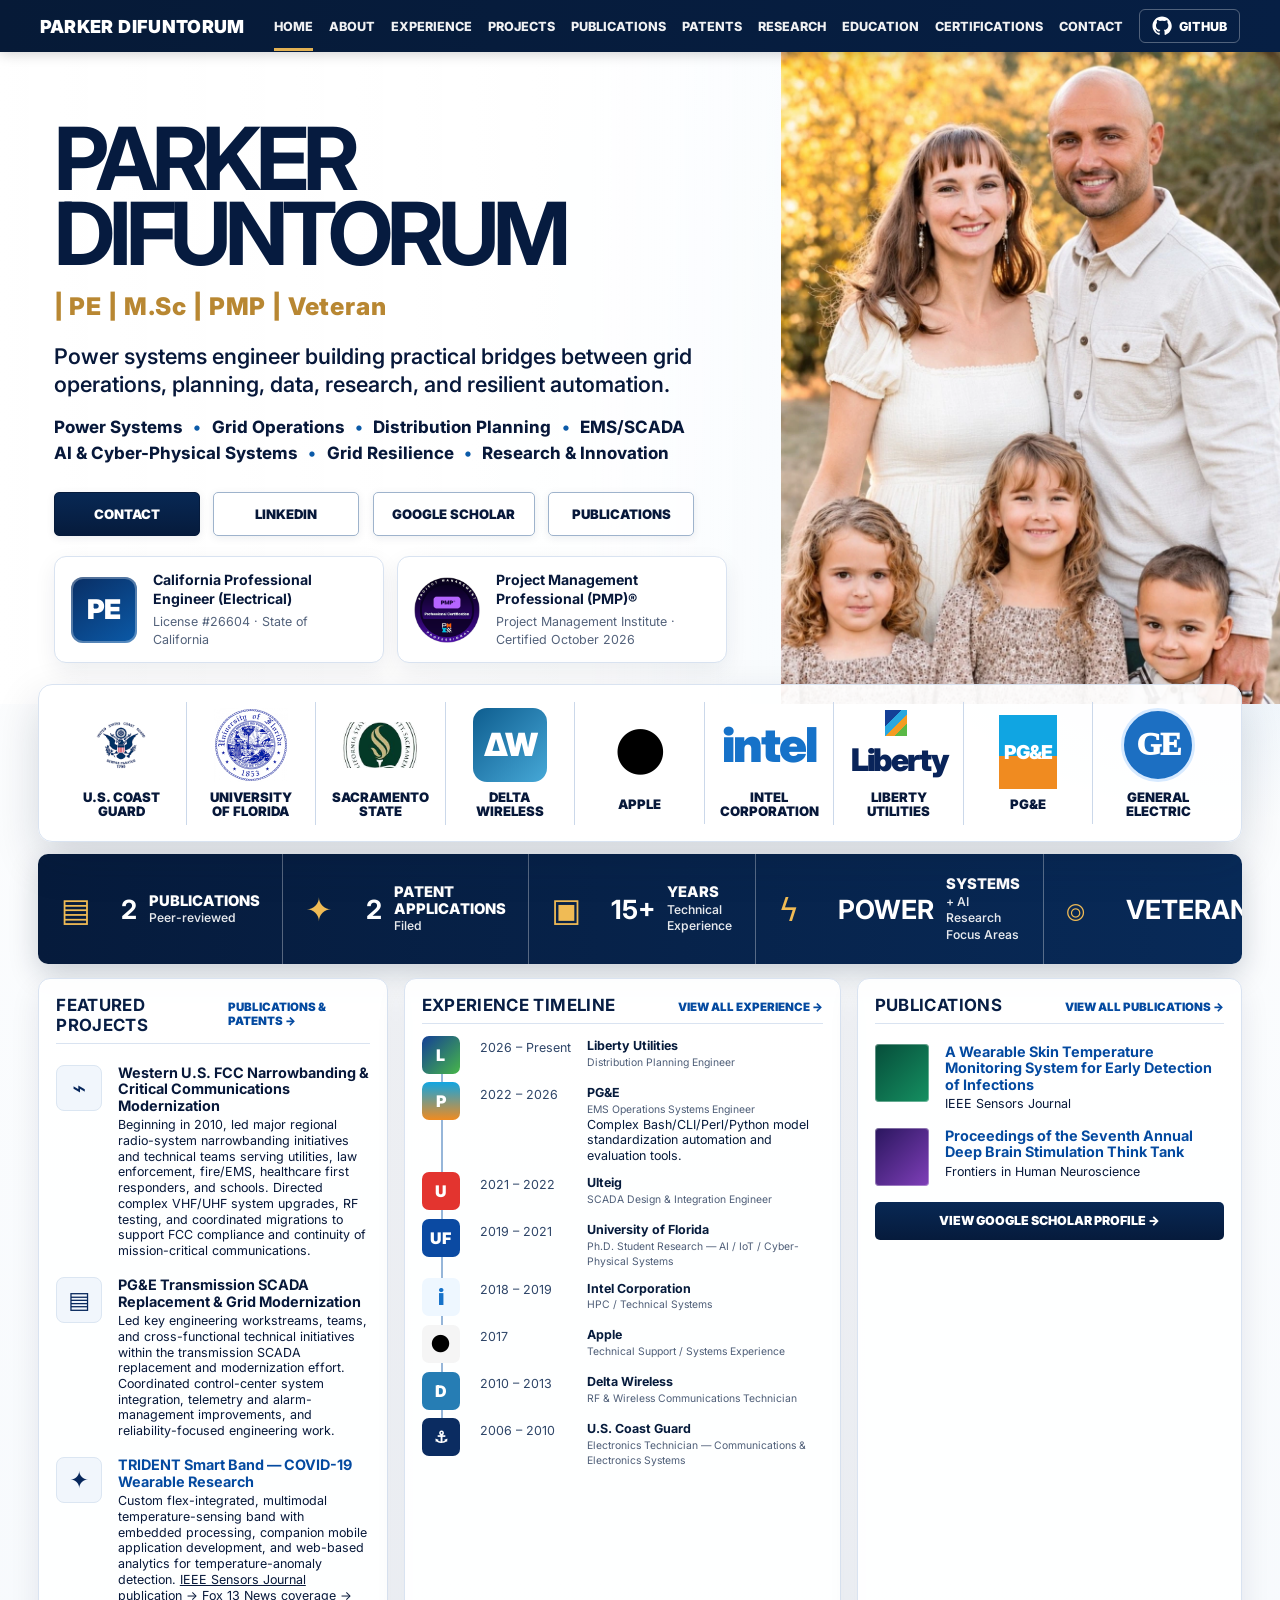
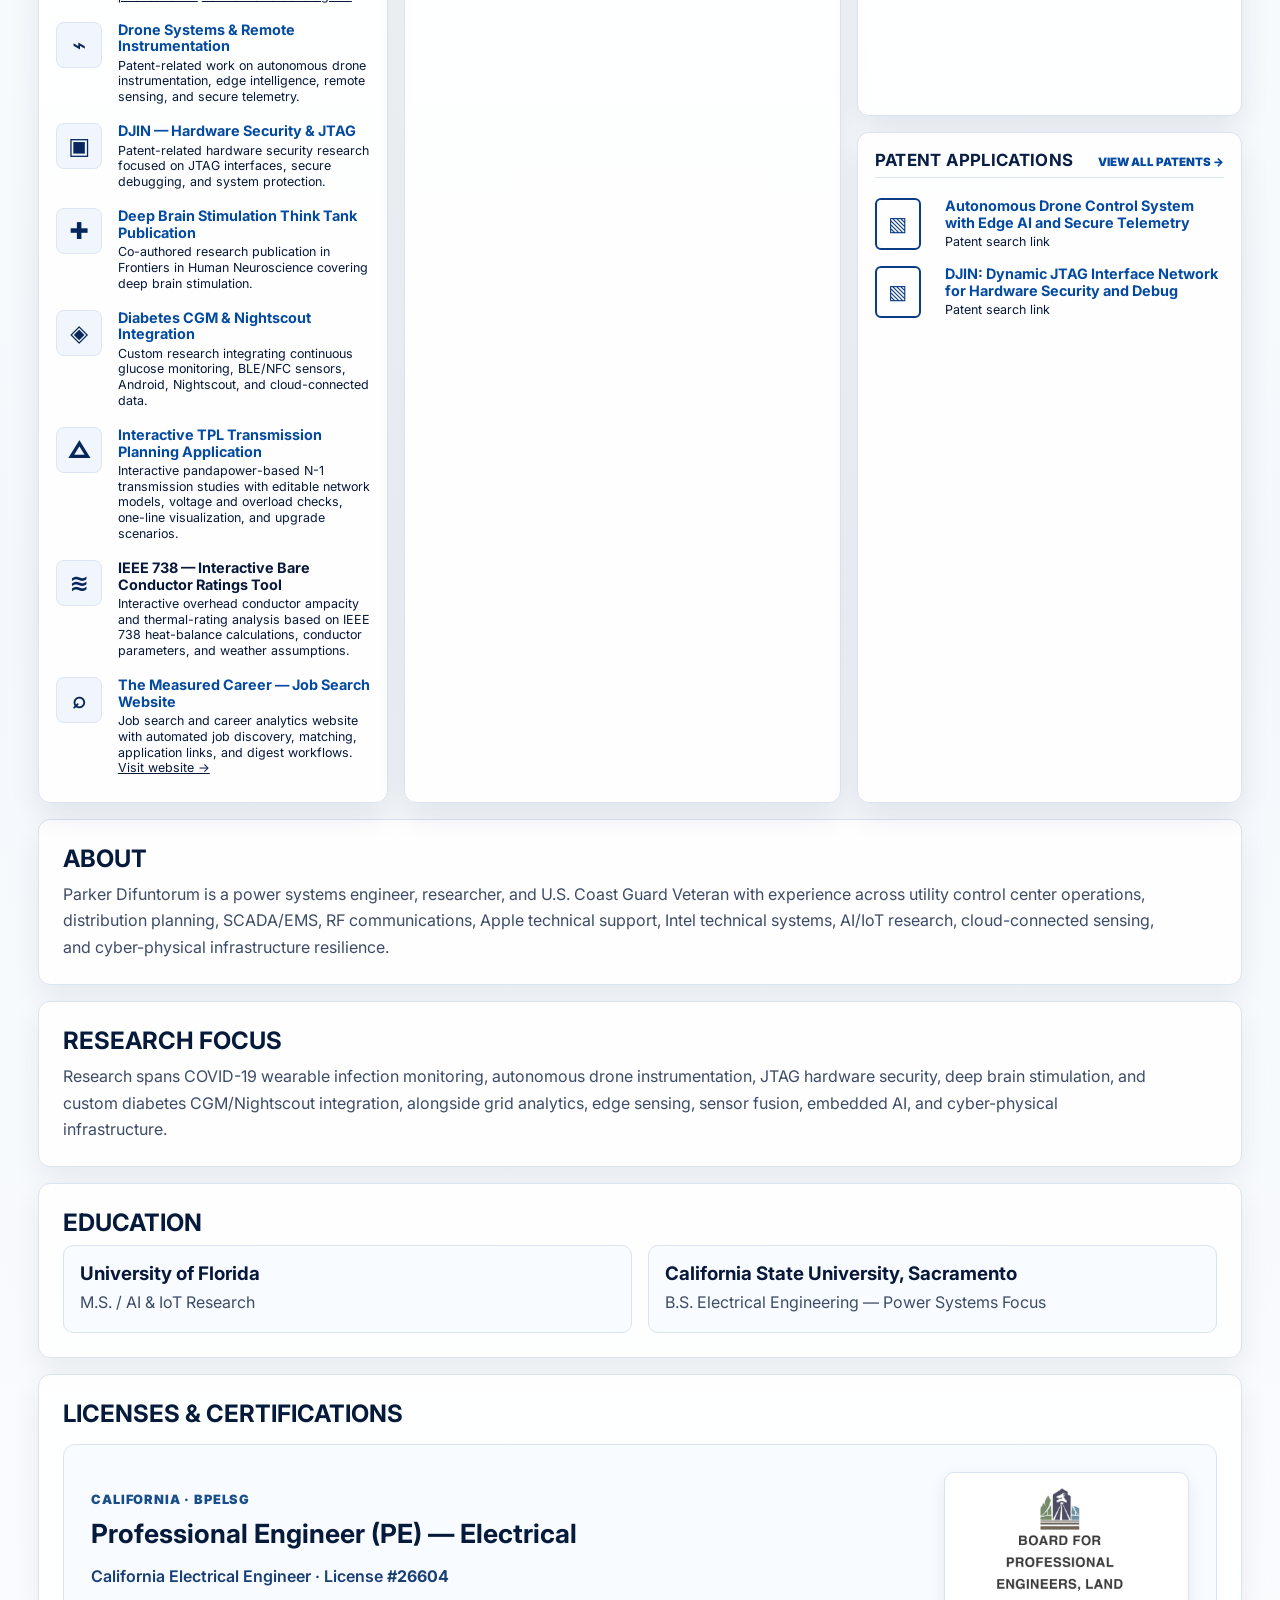
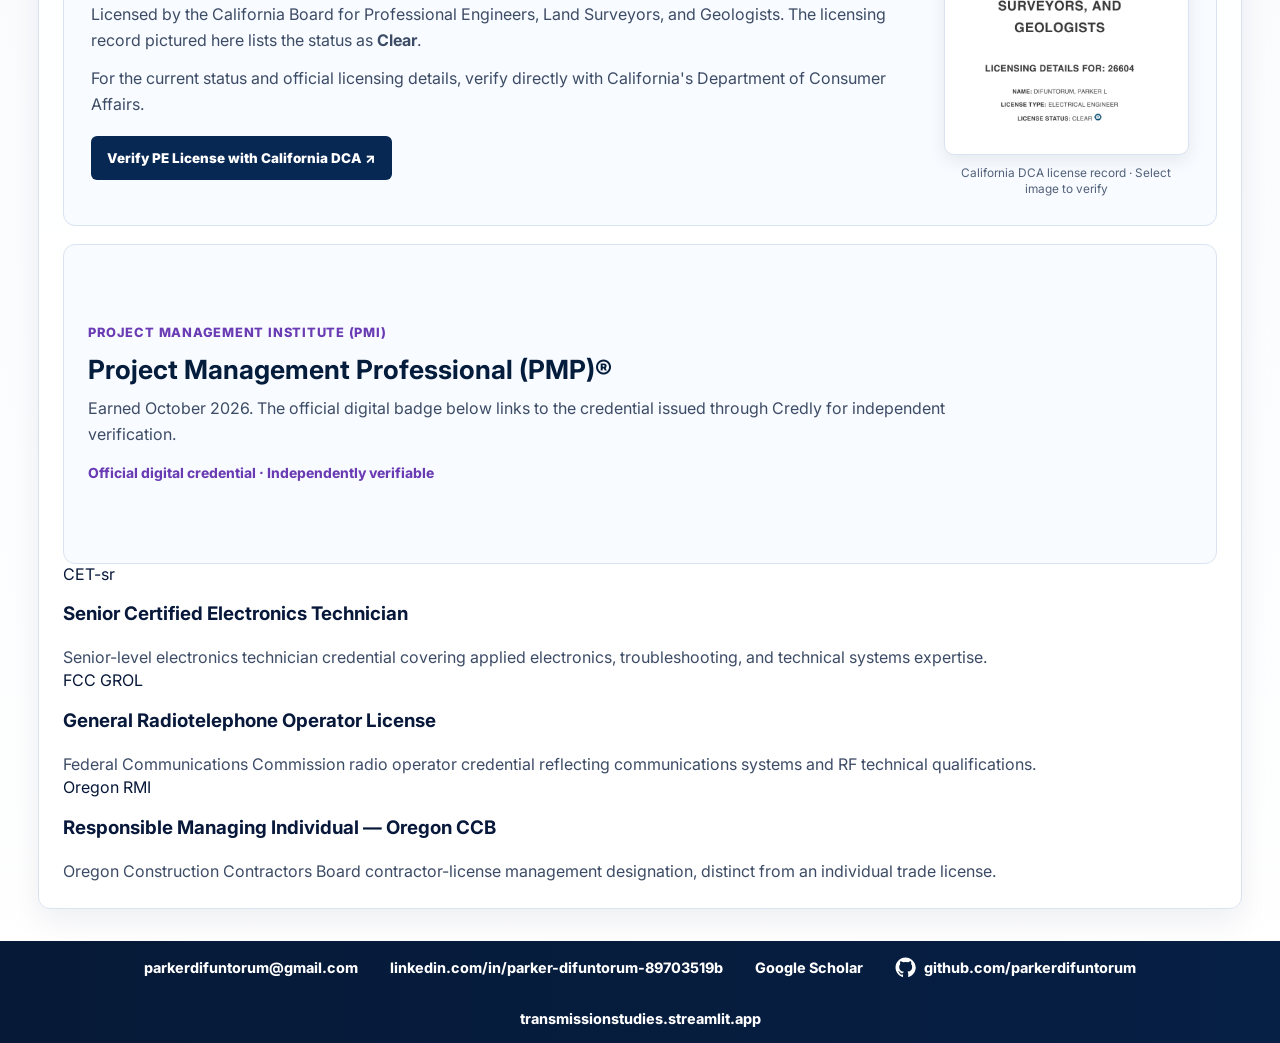
==== commit 1ac1400c: "Show FCC narrowbanding and SCADA modernization leadership plus CET-sr GROL and Oregon RMI" ====
--- a/index.html
+++ b/index.html
@@ -410,6 +410,33 @@
             </div>
 
             <div class="project-item">
+                <div class="mini-icon" aria-hidden="true">⌁</div>
+                <div>
+                    <h3>Western U.S. FCC Narrowbanding &amp; Critical Communications Modernization</h3>
+                    <p>
+                        Beginning in 2010, led major regional radio-system narrowbanding initiatives
+                        and technical teams serving utilities, law enforcement, fire/EMS,
+                        healthcare first responders, and schools. Directed complex VHF/UHF
+                        system upgrades, RF testing, and coordinated migrations to support
+                        FCC compliance and continuity of mission-critical communications.
+                    </p>
+                </div>
+            </div>
+
+            <div class="project-item">
+                <div class="mini-icon" aria-hidden="true">▤</div>
+                <div>
+                    <h3>PG&amp;E Transmission SCADA Replacement &amp; Grid Modernization</h3>
+                    <p>
+                        Led key engineering workstreams, teams, and cross-functional technical
+                        initiatives within the transmission SCADA replacement and modernization
+                        effort. Coordinated control-center system integration, telemetry and
+                        alarm-management improvements, and reliability-focused engineering work.
+                    </p>
+                </div>
+            </div>
+
+            <div class="project-item">
                 <div class="mini-icon" aria-hidden="true">✦</div>
                 <div>
                     <h3>
@@ -828,6 +855,28 @@
             <div data-iframe-width="150" data-iframe-height="270" data-share-badge-id="07aee5e6-f1cd-40ab-878a-296c16da9363" data-share-badge-host="https://www.credly.com"></div>
         </div>
     </article>
+    <div class="additional-credentials" aria-label="Additional professional licenses and credentials">
+        <article class="additional-credential">
+            <span class="additional-credential-code">CET-sr</span>
+            <h3>Senior Certified Electronics Technician</h3>
+            <p>Senior-level electronics technician credential covering applied electronics,
+               troubleshooting, and technical systems expertise.</p>
+        </article>
+
+        <article class="additional-credential">
+            <span class="additional-credential-code">FCC GROL</span>
+            <h3>General Radiotelephone Operator License</h3>
+            <p>Federal Communications Commission radio operator credential reflecting
+               communications systems and RF technical qualifications.</p>
+        </article>
+
+        <article class="additional-credential">
+            <span class="additional-credential-code">Oregon RMI</span>
+            <h3>Responsible Managing Individual — Oregon CCB</h3>
+            <p>Oregon Construction Contractors Board contractor-license management
+               designation, distinct from an individual trade license.</p>
+        </article>
+    </div>
 </section>
 <script type="text/javascript" async src="https://cdn.credly.com/assets/utilities/embed.js"></script>
 
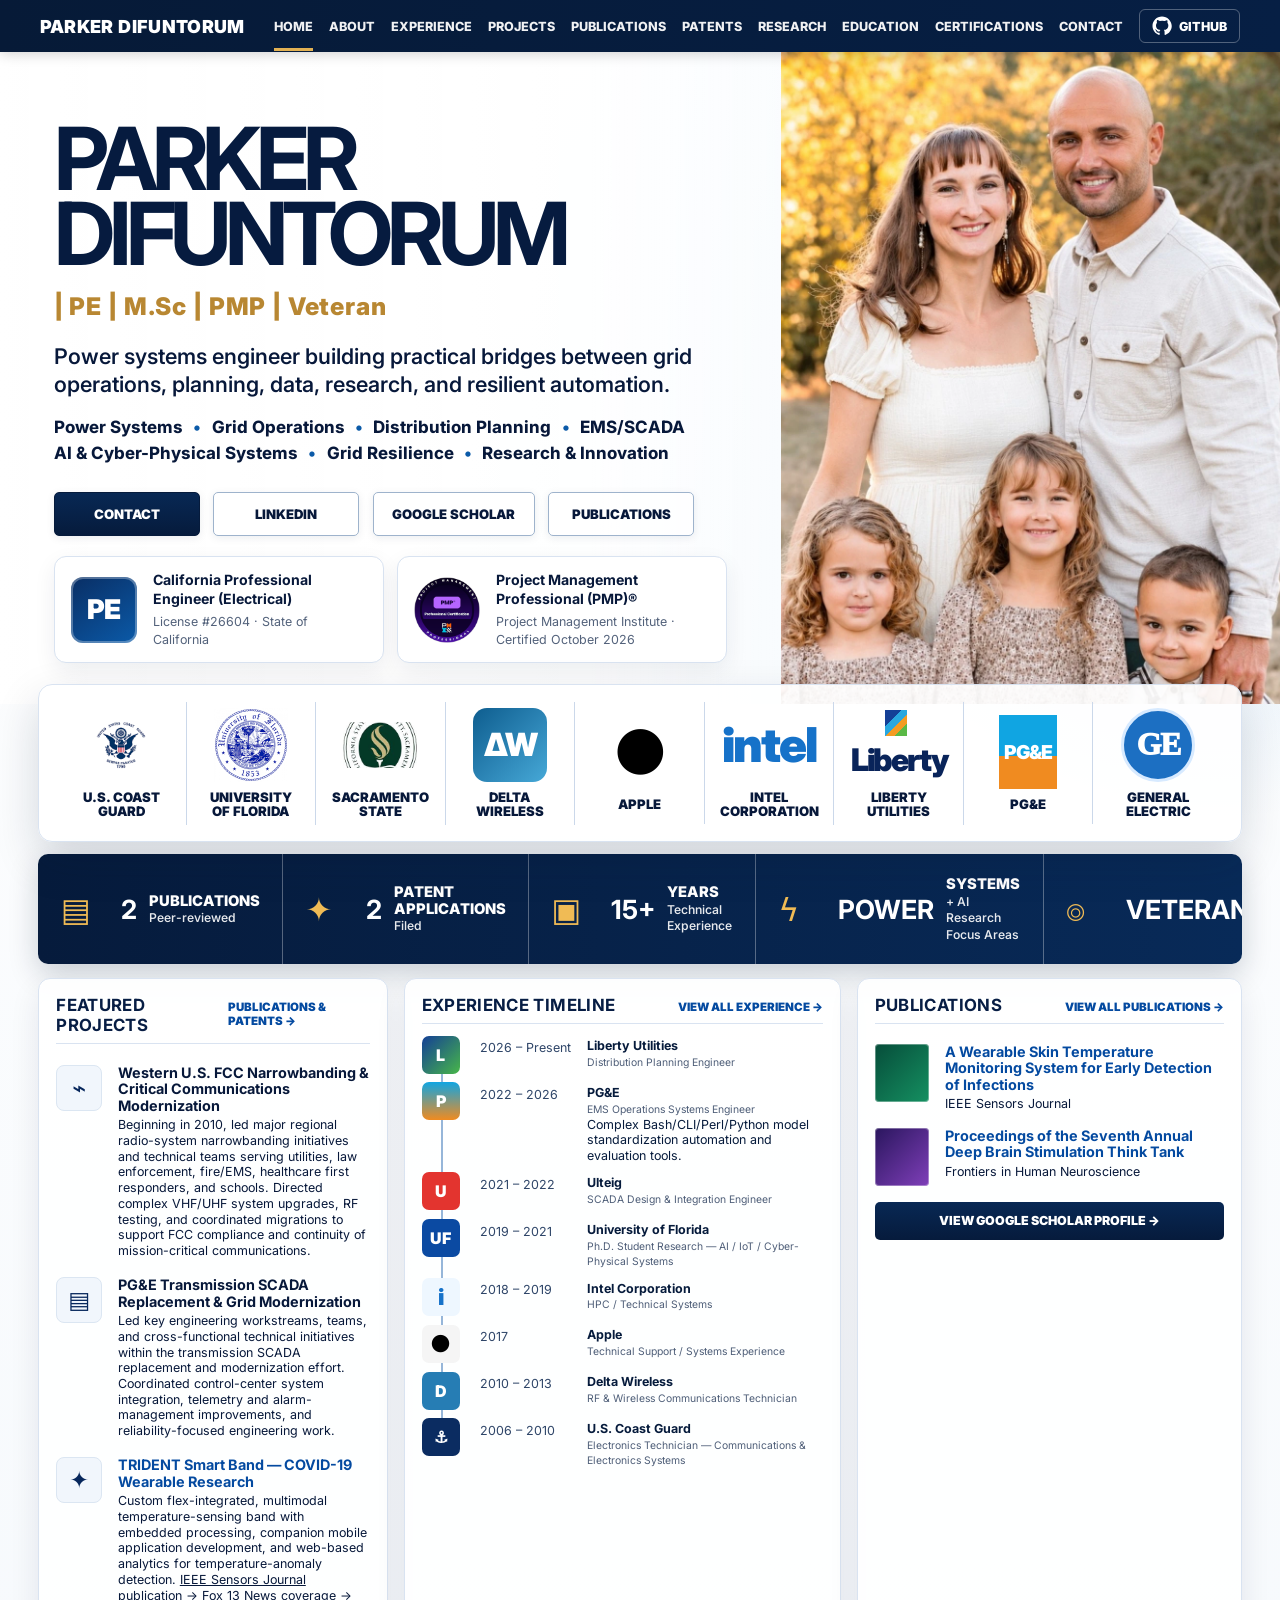
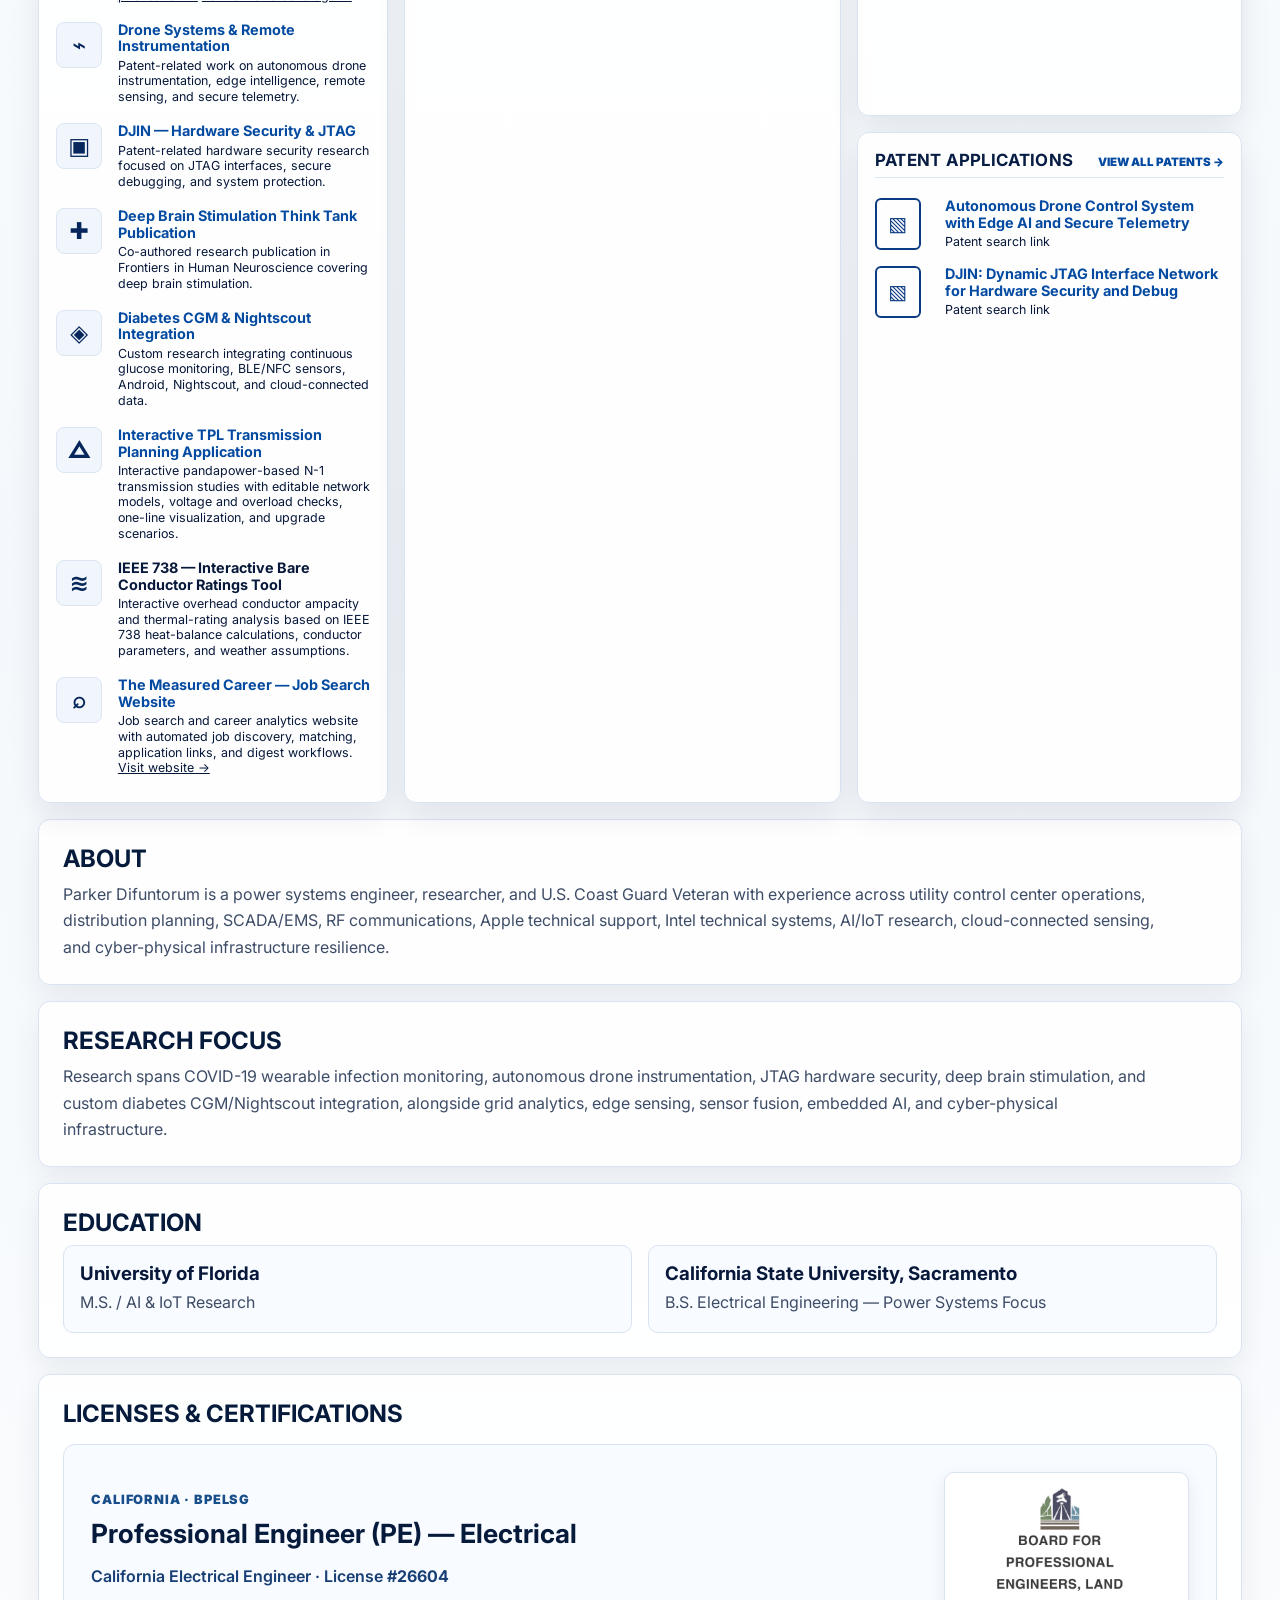
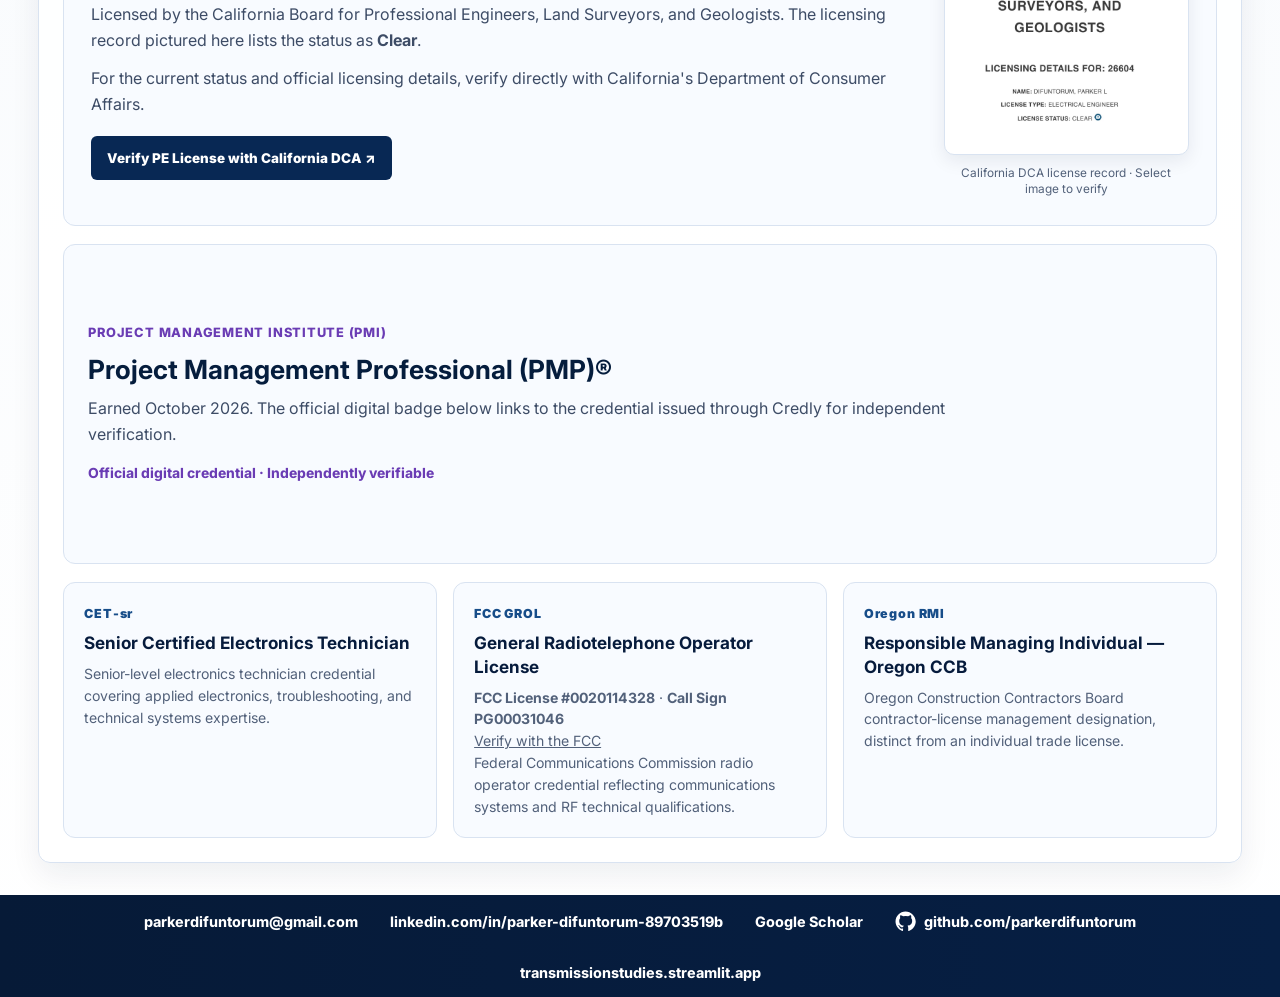
==== commit d7f62d91: "Add FCC GROL license number, call sign and FCC verification link" ====
--- a/index.html
+++ b/index.html
@@ -39,7 +39,7 @@
     "@type": "ProfilePage",
     "@id": "https://www.parkerdifuntorum.com/#profile",
     "url": "https://www.parkerdifuntorum.com/",
-    "dateModified": "2026-10-24",
+    "dateModified": "2026-11-05",
     "mainEntity": {
         "@type": "Person",
         "@id": "https://www.parkerdifuntorum.com/#parker-difuntorum",
@@ -110,6 +110,18 @@
                     "name": "Project Management Institute",
                     "url": "https://www.pmi.org/"
                 }
+            },
+            {
+                "@type": "EducationalOccupationalCredential",
+                "name": "FCC General Radiotelephone Operator License (GROL)",
+                "credentialCategory": "Professional license",
+                "identifier": "0020114328",
+                "url": "https://wireless2.fcc.gov/UlsApp/UlsSearch/license.jsp?licKey=3221548",
+                "recognizedBy": {
+                    "@type": "GovernmentOrganization",
+                    "name": "Federal Communications Commission",
+                    "url": "https://www.fcc.gov/"
+                }
             }
         ],
         "knowsAbout": [
@@ -866,6 +878,9 @@
         <article class="additional-credential">
             <span class="additional-credential-code">FCC GROL</span>
             <h3>General Radiotelephone Operator License</h3>
+            <p><strong>FCC License #0020114328</strong> · <strong>Call Sign PG00031046</strong></p>
+            <p><a href="https://wireless2.fcc.gov/UlsApp/UlsSearch/license.jsp?licKey=3221548"
+                  target="_blank" rel="noopener noreferrer">Verify with the FCC</a></p>
             <p>Federal Communications Commission radio operator credential reflecting
                communications systems and RF technical qualifications.</p>
         </article>
--- a/styles.css
+++ b/styles.css
@@ -1135,3 +1135,42 @@
 @media (max-width: 720px) {
   .hero-right { min-height: min(108vw, 520px); }
 }
+
+
+/* Additional professional credentials */
+.additional-credentials {
+  display: grid;
+  grid-template-columns: repeat(3, minmax(0, 1fr));
+  gap: 1rem;
+  margin-top: 1.15rem;
+}
+.additional-credential {
+  padding: 1.2rem 1.25rem;
+  background: #f8fbff;
+  border: 1px solid var(--line, #d9e3f1);
+  border-radius: 12px;
+  min-width: 0;
+}
+.additional-credential-code {
+  display: inline-block;
+  margin-bottom: .65rem;
+  color: #174d89;
+  font-size: .78rem;
+  font-weight: 900;
+  letter-spacing: .065em;
+}
+.additional-credential h3 {
+  margin: 0 0 .55rem;
+  font-size: 1.07rem;
+  color: #061b3c;
+  line-height: 1.35;
+}
+.additional-credential p {
+  margin: 0;
+  color: #52617a;
+  font-size: .88rem;
+  line-height: 1.55;
+}
+@media (max-width: 960px) {
+  .additional-credentials { grid-template-columns: 1fr; }
+}
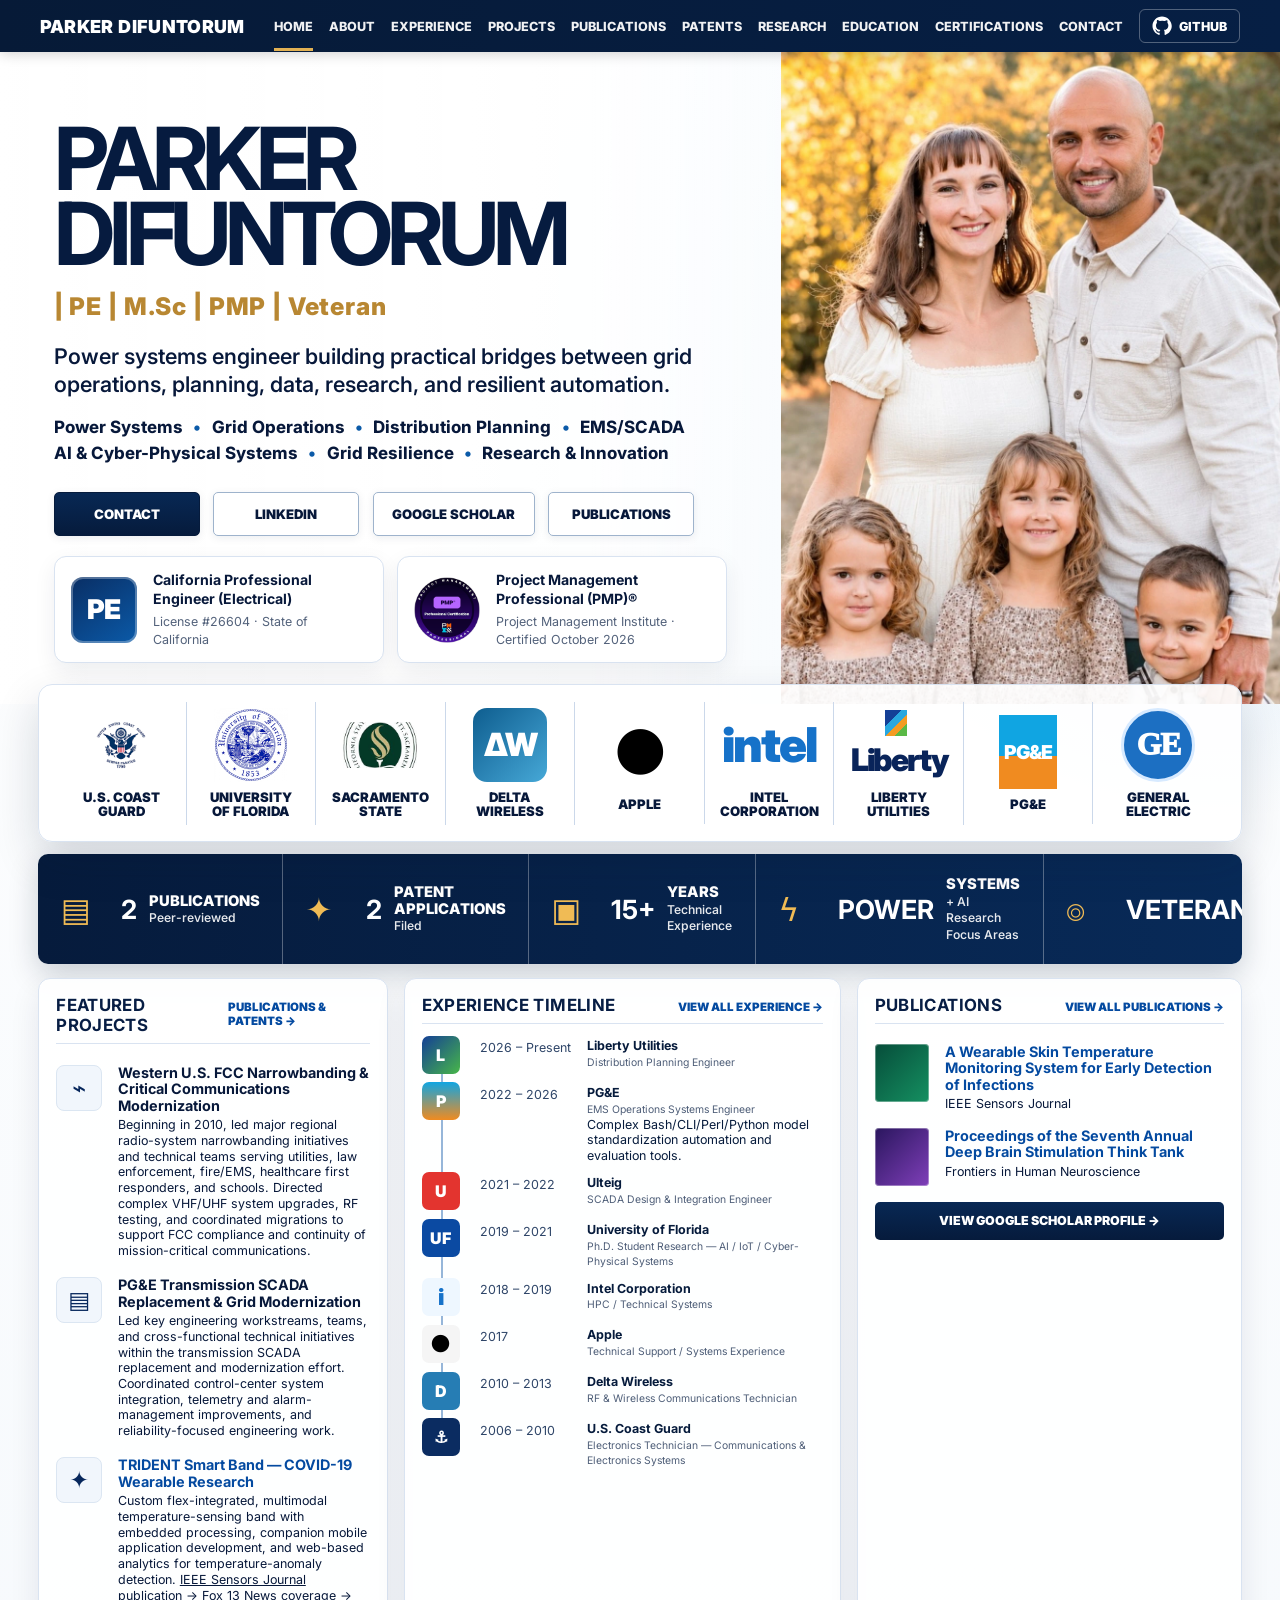
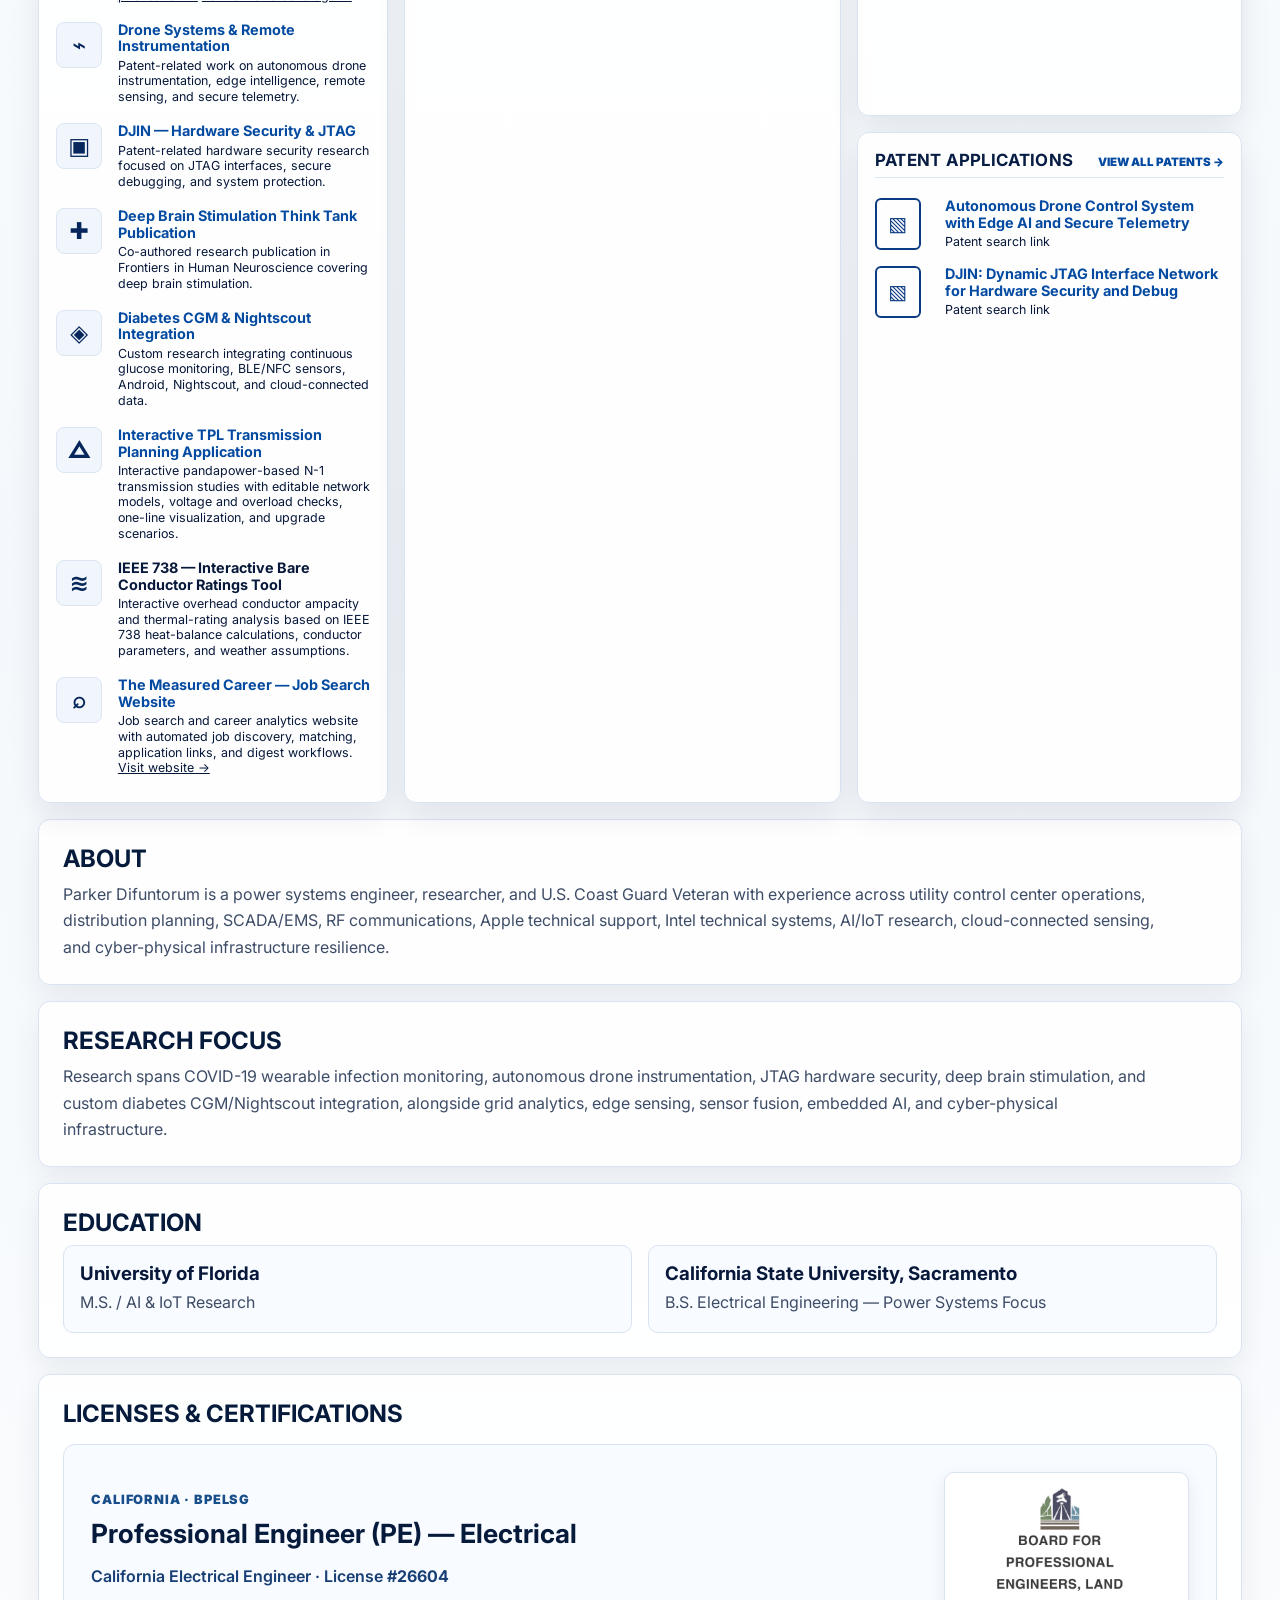
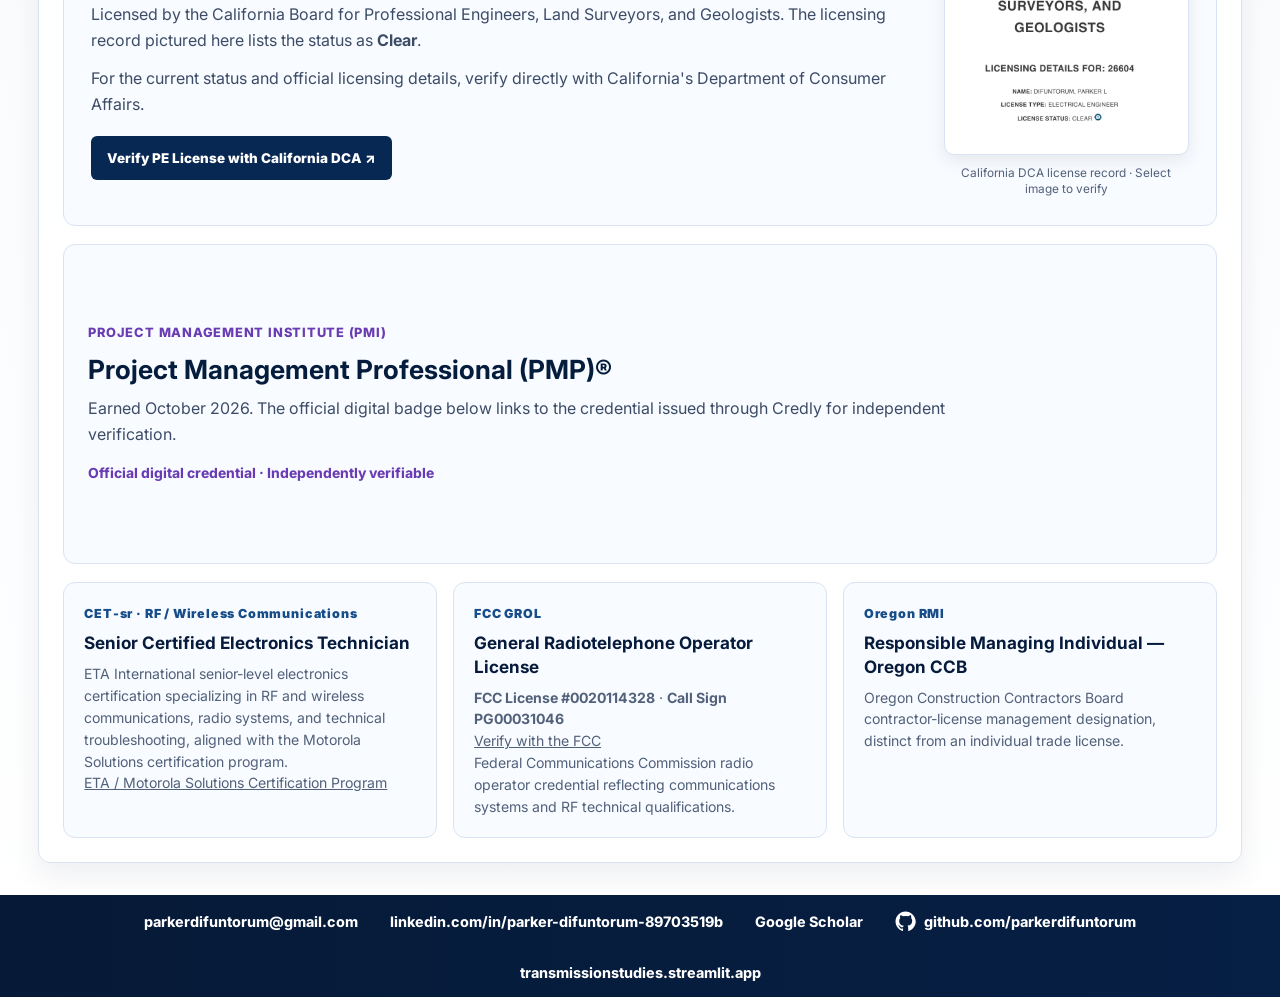
==== commit e513dfe7: "Clarify CETsr RF wireless communications specialization and link ETA Motorola program" ====
--- a/index.html
+++ b/index.html
@@ -869,10 +869,13 @@
     </article>
     <div class="additional-credentials" aria-label="Additional professional licenses and credentials">
         <article class="additional-credential">
-            <span class="additional-credential-code">CET-sr</span>
+            <span class="additional-credential-code">CET-sr · RF / Wireless Communications</span>
             <h3>Senior Certified Electronics Technician</h3>
-            <p>Senior-level electronics technician credential covering applied electronics,
-               troubleshooting, and technical systems expertise.</p>
+            <p>ETA International senior-level electronics certification specializing in
+               RF and wireless communications, radio systems, and technical troubleshooting,
+               aligned with the Motorola Solutions certification program.</p>
+            <p><a href="https://www.etai.org/motorola.html" target="_blank" rel="noopener noreferrer">
+                ETA / Motorola Solutions Certification Program</a></p>
         </article>
 
         <article class="additional-credential">
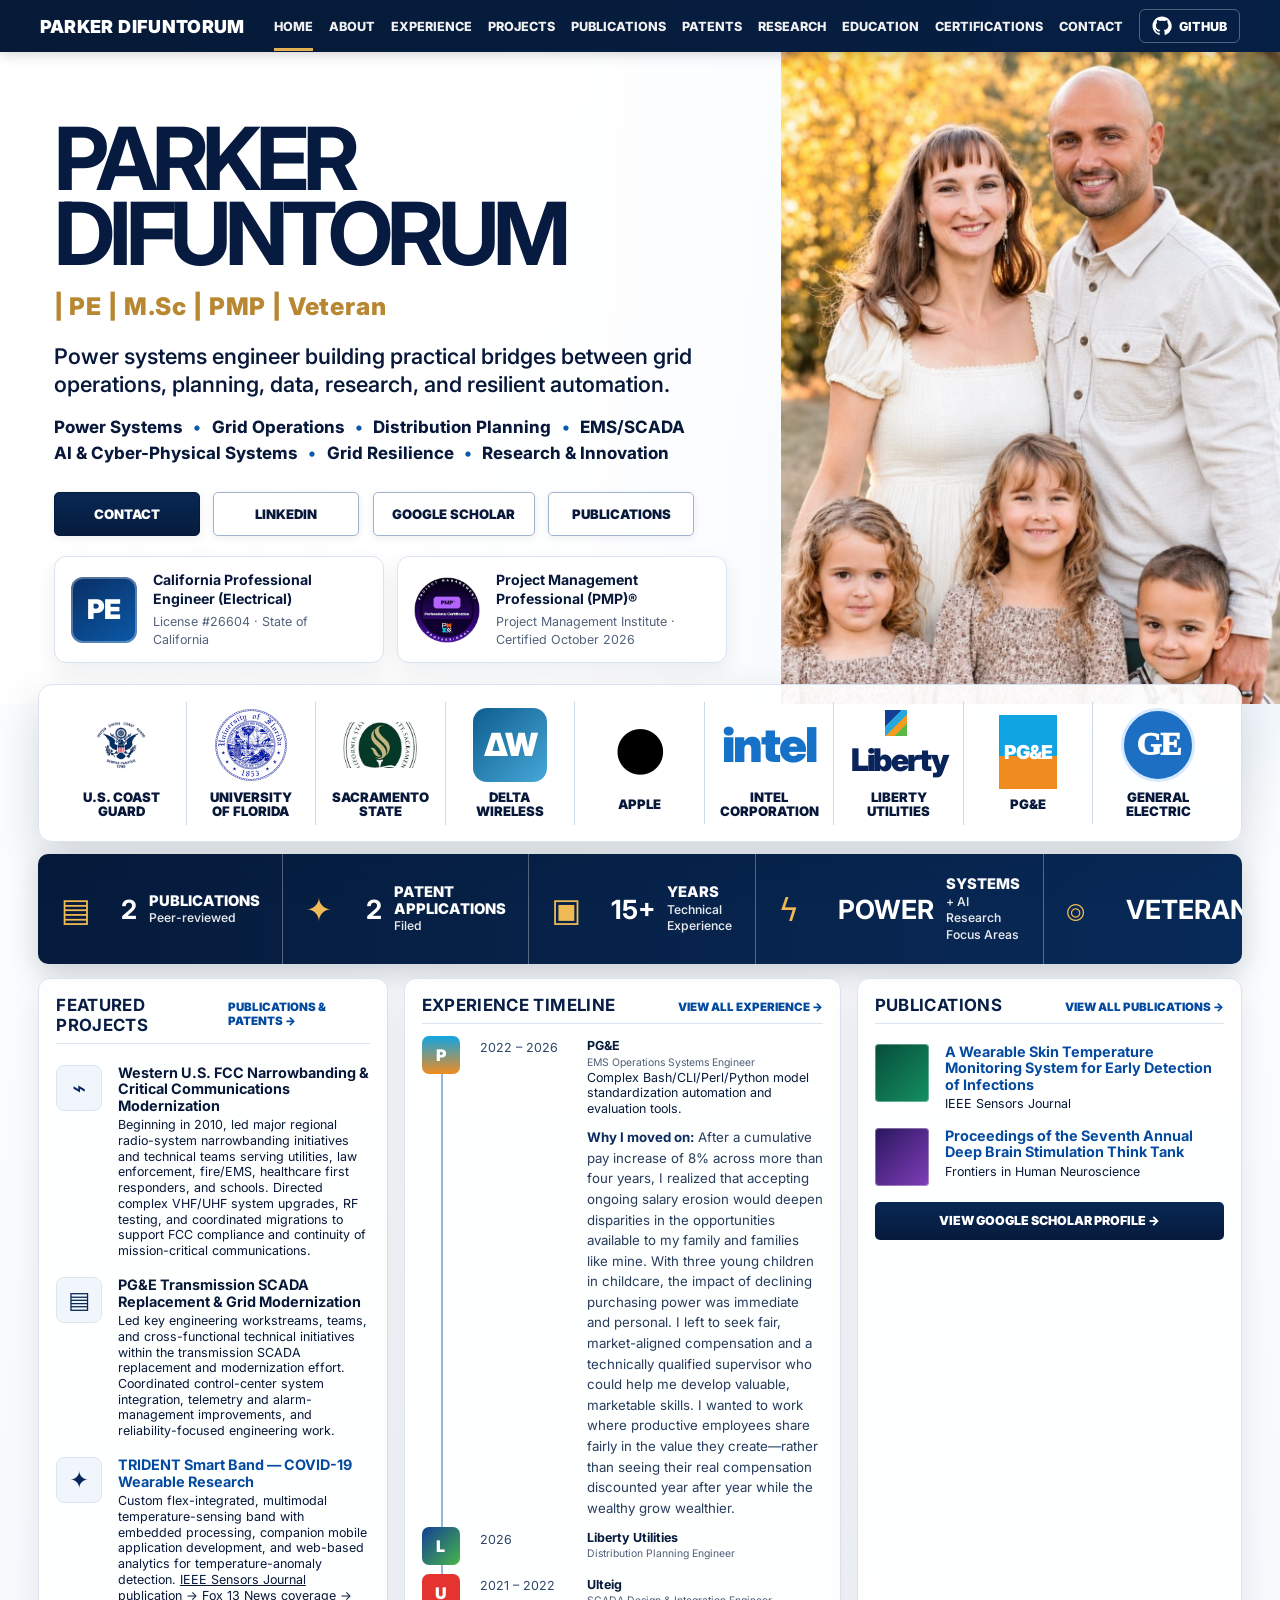
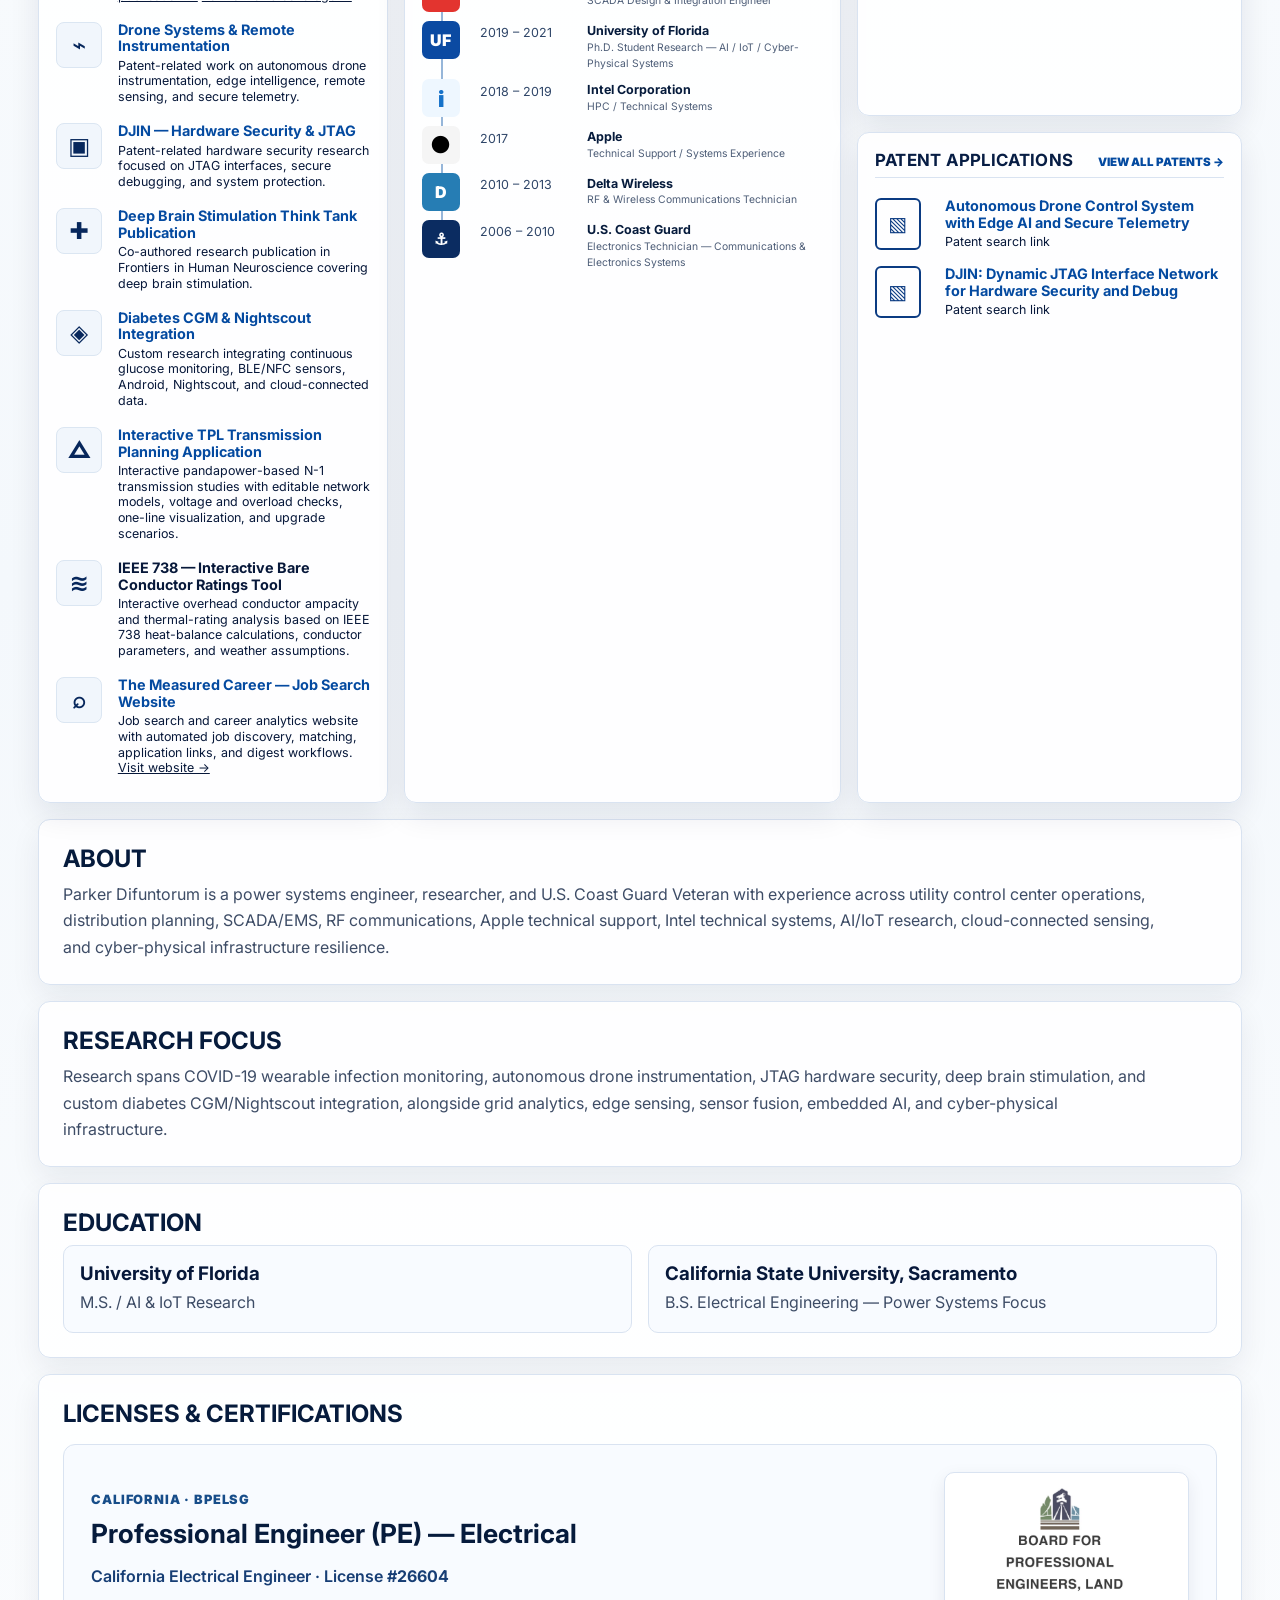
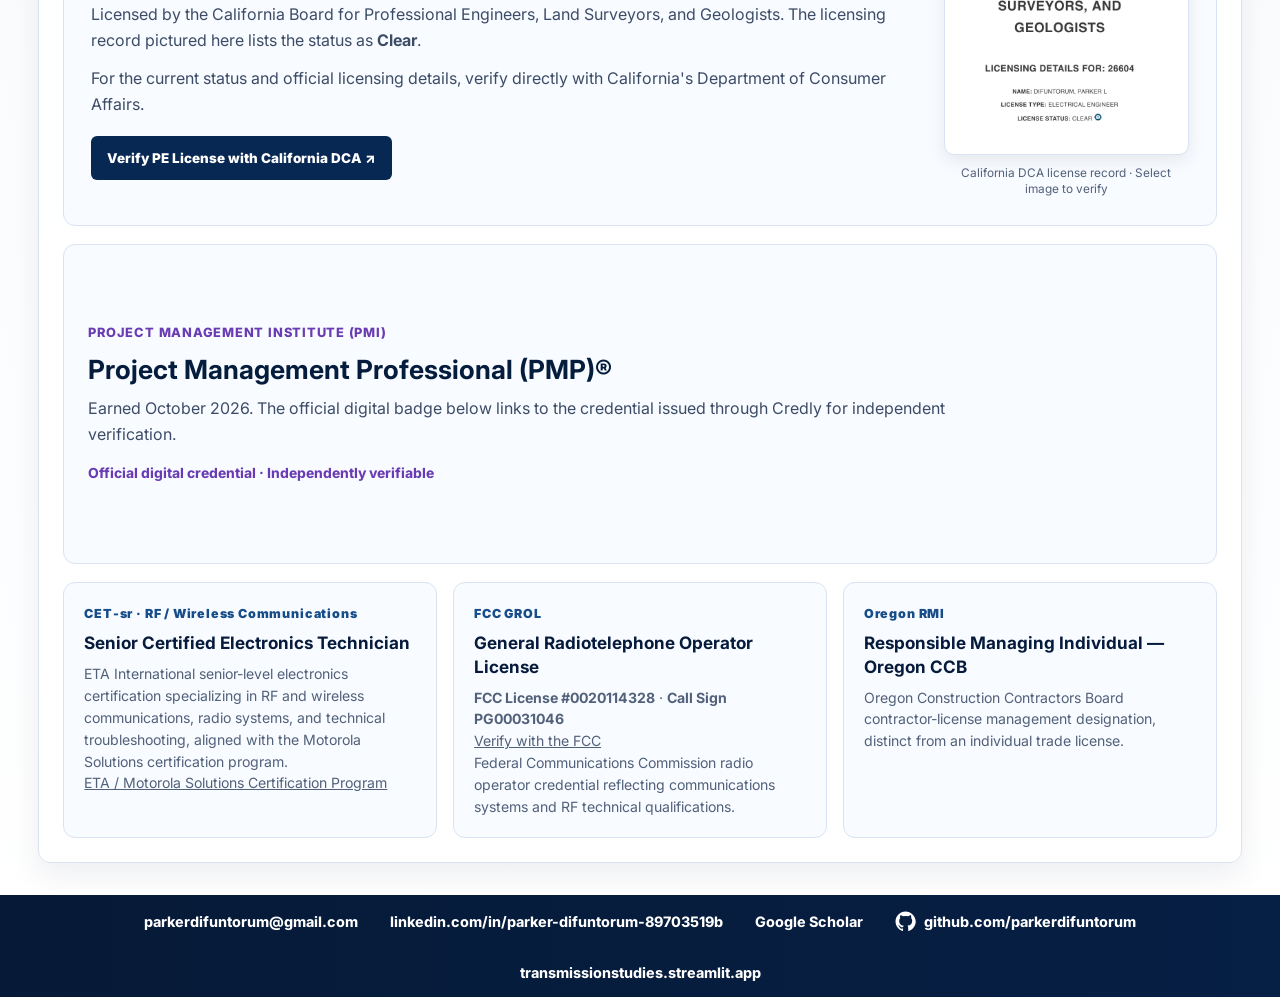
==== commit 892dae2e: "Feature PG&E at top of experience timeline and explain departure" ====
--- a/index.html
+++ b/index.html
@@ -39,7 +39,7 @@
     "@type": "ProfilePage",
     "@id": "https://www.parkerdifuntorum.com/#profile",
     "url": "https://www.parkerdifuntorum.com/",
-    "dateModified": "2026-11-05",
+    "dateModified": "2026-11-12",
     "mainEntity": {
         "@type": "Person",
         "@id": "https://www.parkerdifuntorum.com/#parker-difuntorum",
@@ -566,16 +566,6 @@
             <div class="timeline">
 
                 <div class="timeline-row">
-                    <div class="mini-logo liberty">L</div>
-                    <time>2026 – Present</time>
-                    <p>
-                        <strong>Liberty Utilities</strong>
-                        <br />
-                        <small>Distribution Planning Engineer</small>
-                    </p>
-                </div>
-
-                <div class="timeline-row">
                     <div class="mini-logo pge">P</div>
                     <time>2022 – 2026</time>
                     <p>
@@ -584,6 +574,27 @@
                         <small>EMS Operations Systems Engineer</small>
                         <br />
                         Complex Bash/CLI/Perl/Python model standardization automation and evaluation tools.
+                        <span class="experience-reason">
+                            <strong>Why I moved on:</strong>
+                            After a cumulative pay increase of 8% across more than four years, I realized that
+                            accepting ongoing salary erosion would deepen disparities in the opportunities
+                            available to my family and families like mine. With three young children in childcare,
+                            the impact of declining purchasing power was immediate and personal. I left to
+                            seek fair, market-aligned compensation and a technically qualified supervisor
+                            who could help me develop valuable, marketable skills. I wanted to work where
+                            productive employees share fairly in the value they create—rather than seeing
+                            their real compensation discounted year after year while the wealthy grow wealthier.
+                        </span>
+                    </p>
+                </div>
+
+                <div class="timeline-row">
+                    <div class="mini-logo liberty">L</div>
+                    <time>2026</time>
+                    <p>
+                        <strong>Liberty Utilities</strong>
+                        <br />
+                        <small>Distribution Planning Engineer</small>
                     </p>
                 </div>
 
--- a/styles.css
+++ b/styles.css
@@ -525,6 +525,19 @@
 .timeline-row small {
   color: #4e5e78;
 }
+
+.timeline-row .experience-reason {
+  display: block;
+  margin-top: .65rem;
+  color: #263c5d;
+  font-size: .83rem;
+  line-height: 1.55;
+}
+
+.timeline-row .experience-reason strong {
+  color: #0b2c61;
+}
+
 
 .side-stack {
   display: grid;
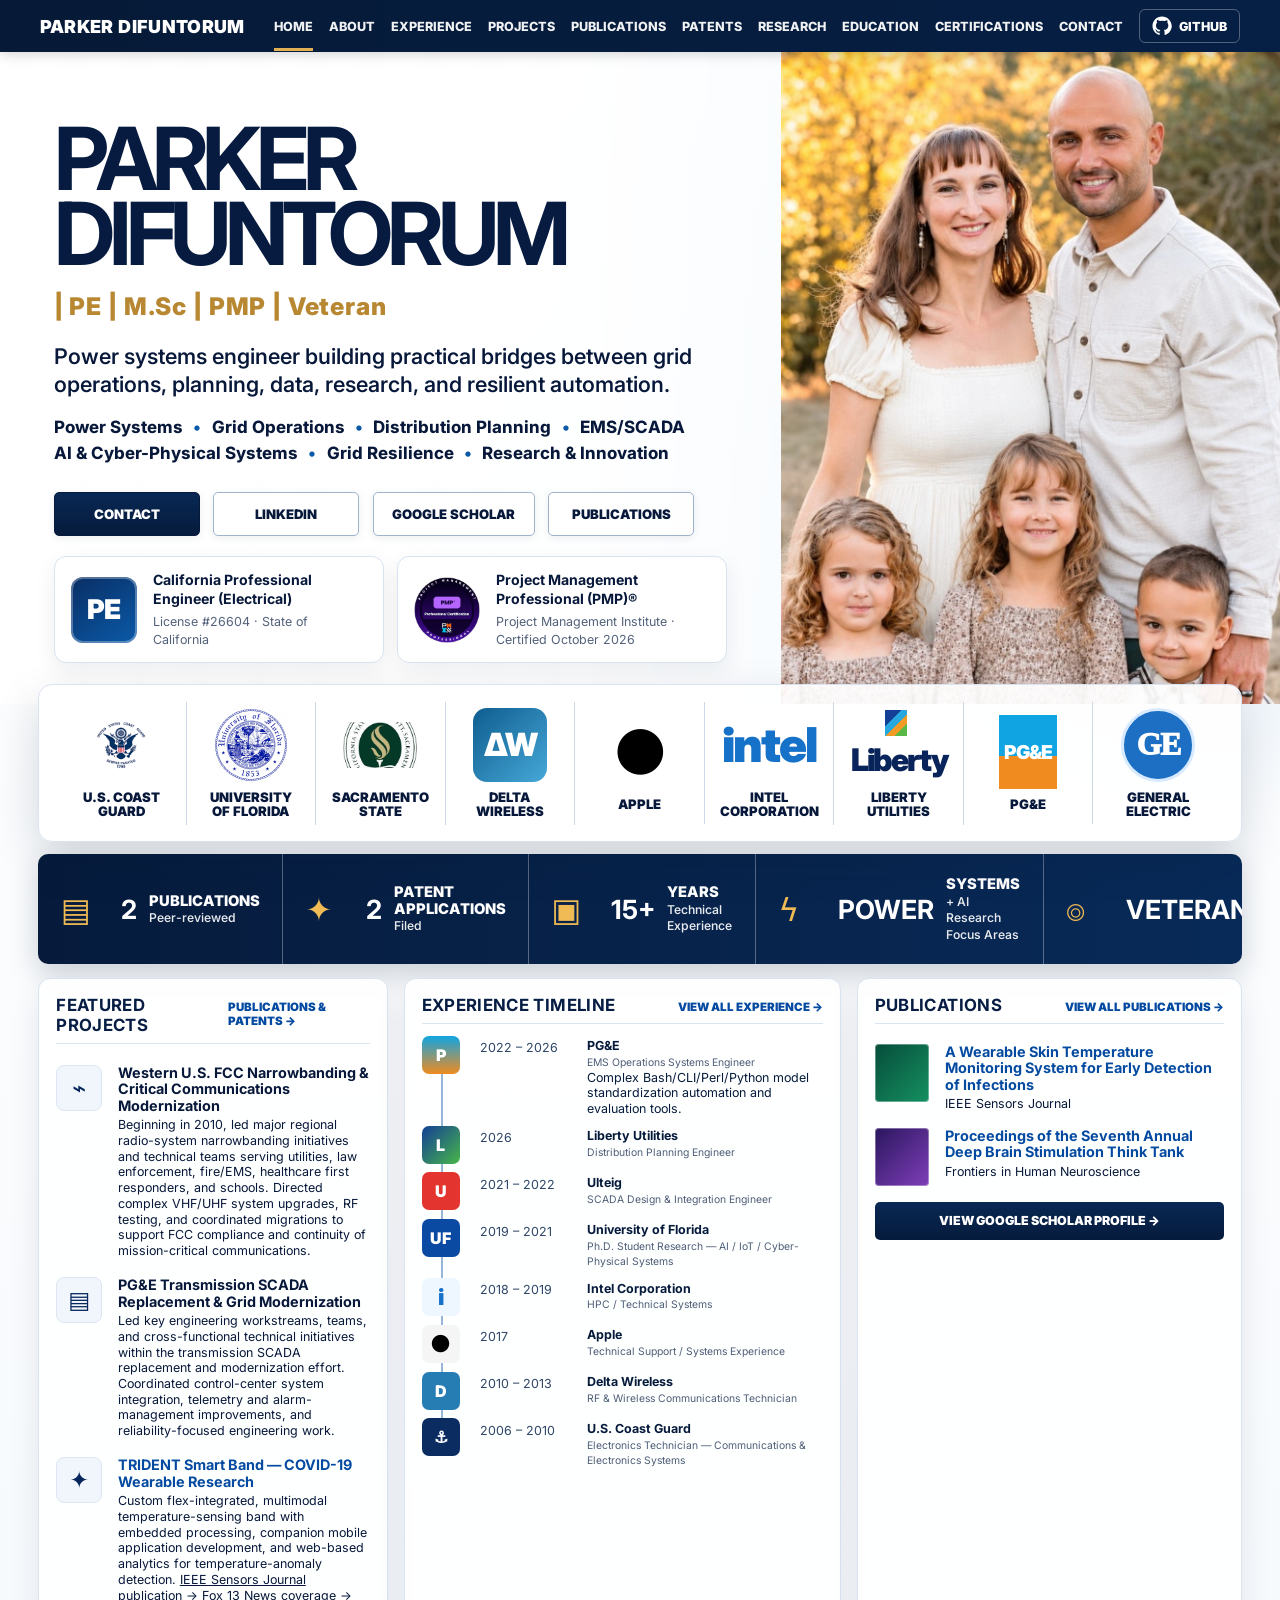
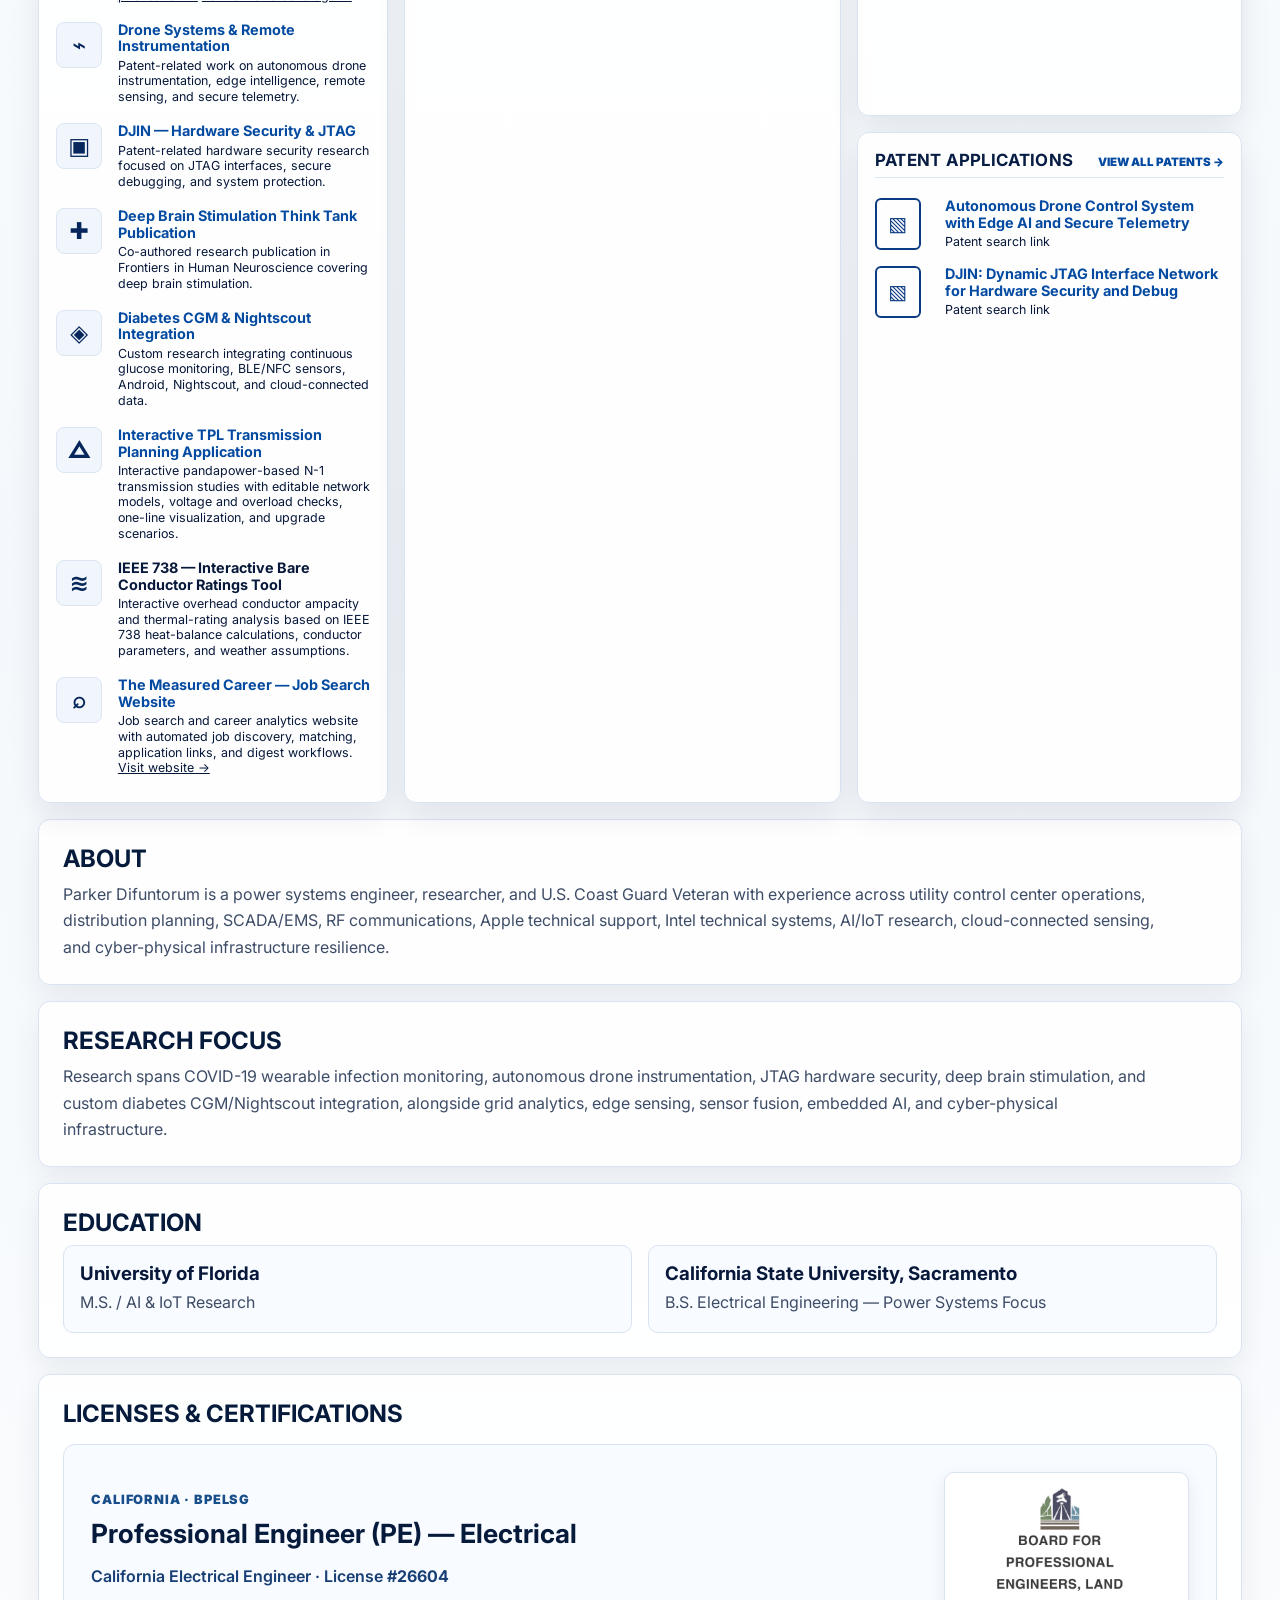
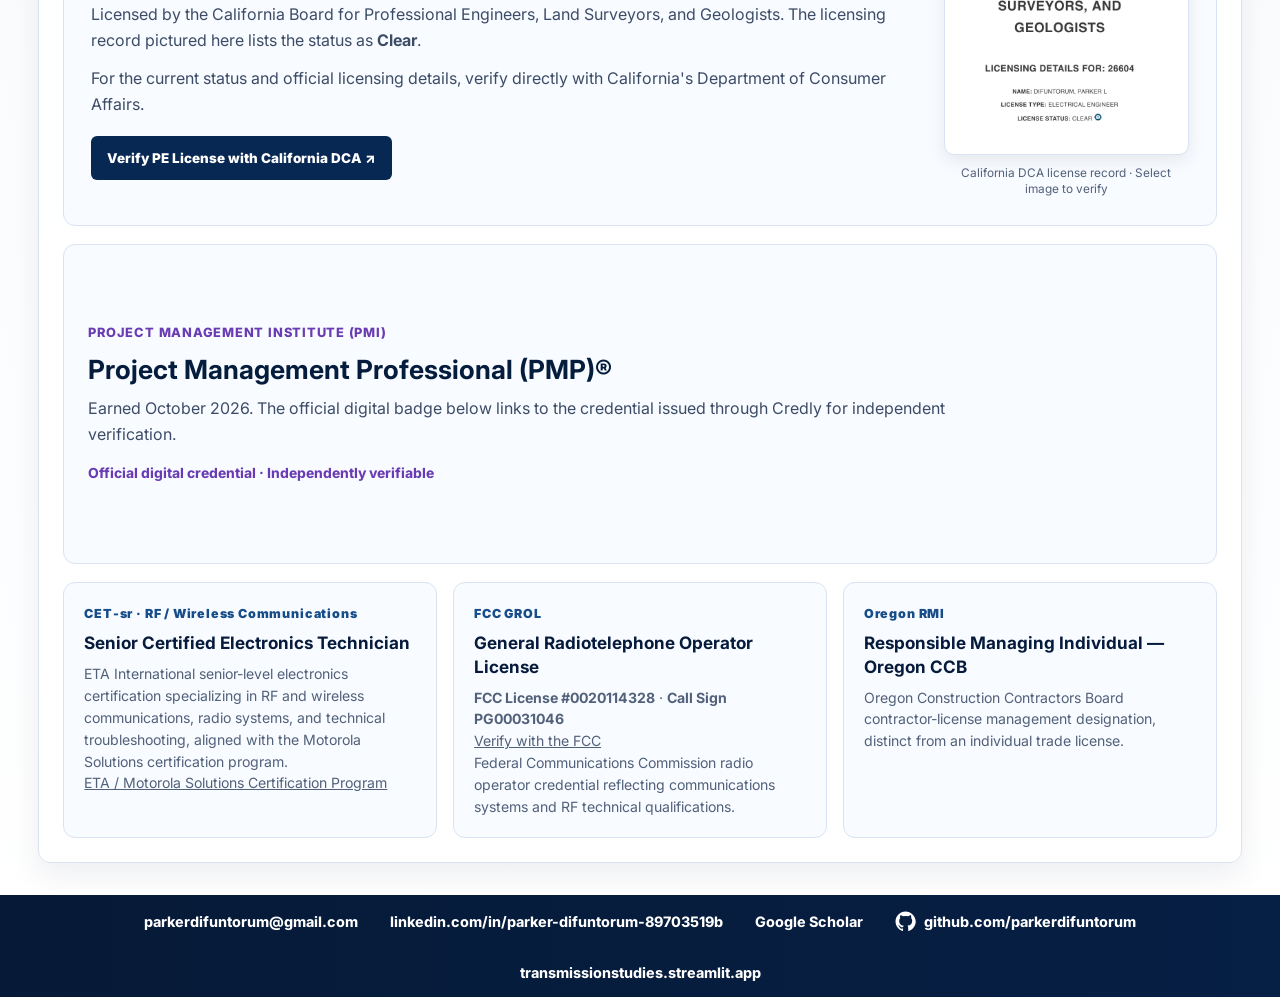
==== commit 1fadc3a7: "Remove PG&E departure explanation from experience section" ====
--- a/index.html
+++ b/index.html
@@ -574,17 +574,6 @@
                         <small>EMS Operations Systems Engineer</small>
                         <br />
                         Complex Bash/CLI/Perl/Python model standardization automation and evaluation tools.
-                        <span class="experience-reason">
-                            <strong>Why I moved on:</strong>
-                            After a cumulative pay increase of 8% across more than four years, I realized that
-                            accepting ongoing salary erosion would deepen disparities in the opportunities
-                            available to my family and families like mine. With three young children in childcare,
-                            the impact of declining purchasing power was immediate and personal. I left to
-                            seek fair, market-aligned compensation and a technically qualified supervisor
-                            who could help me develop valuable, marketable skills. I wanted to work where
-                            productive employees share fairly in the value they create—rather than seeing
-                            their real compensation discounted year after year while the wealthy grow wealthier.
-                        </span>
                     </p>
                 </div>
 
